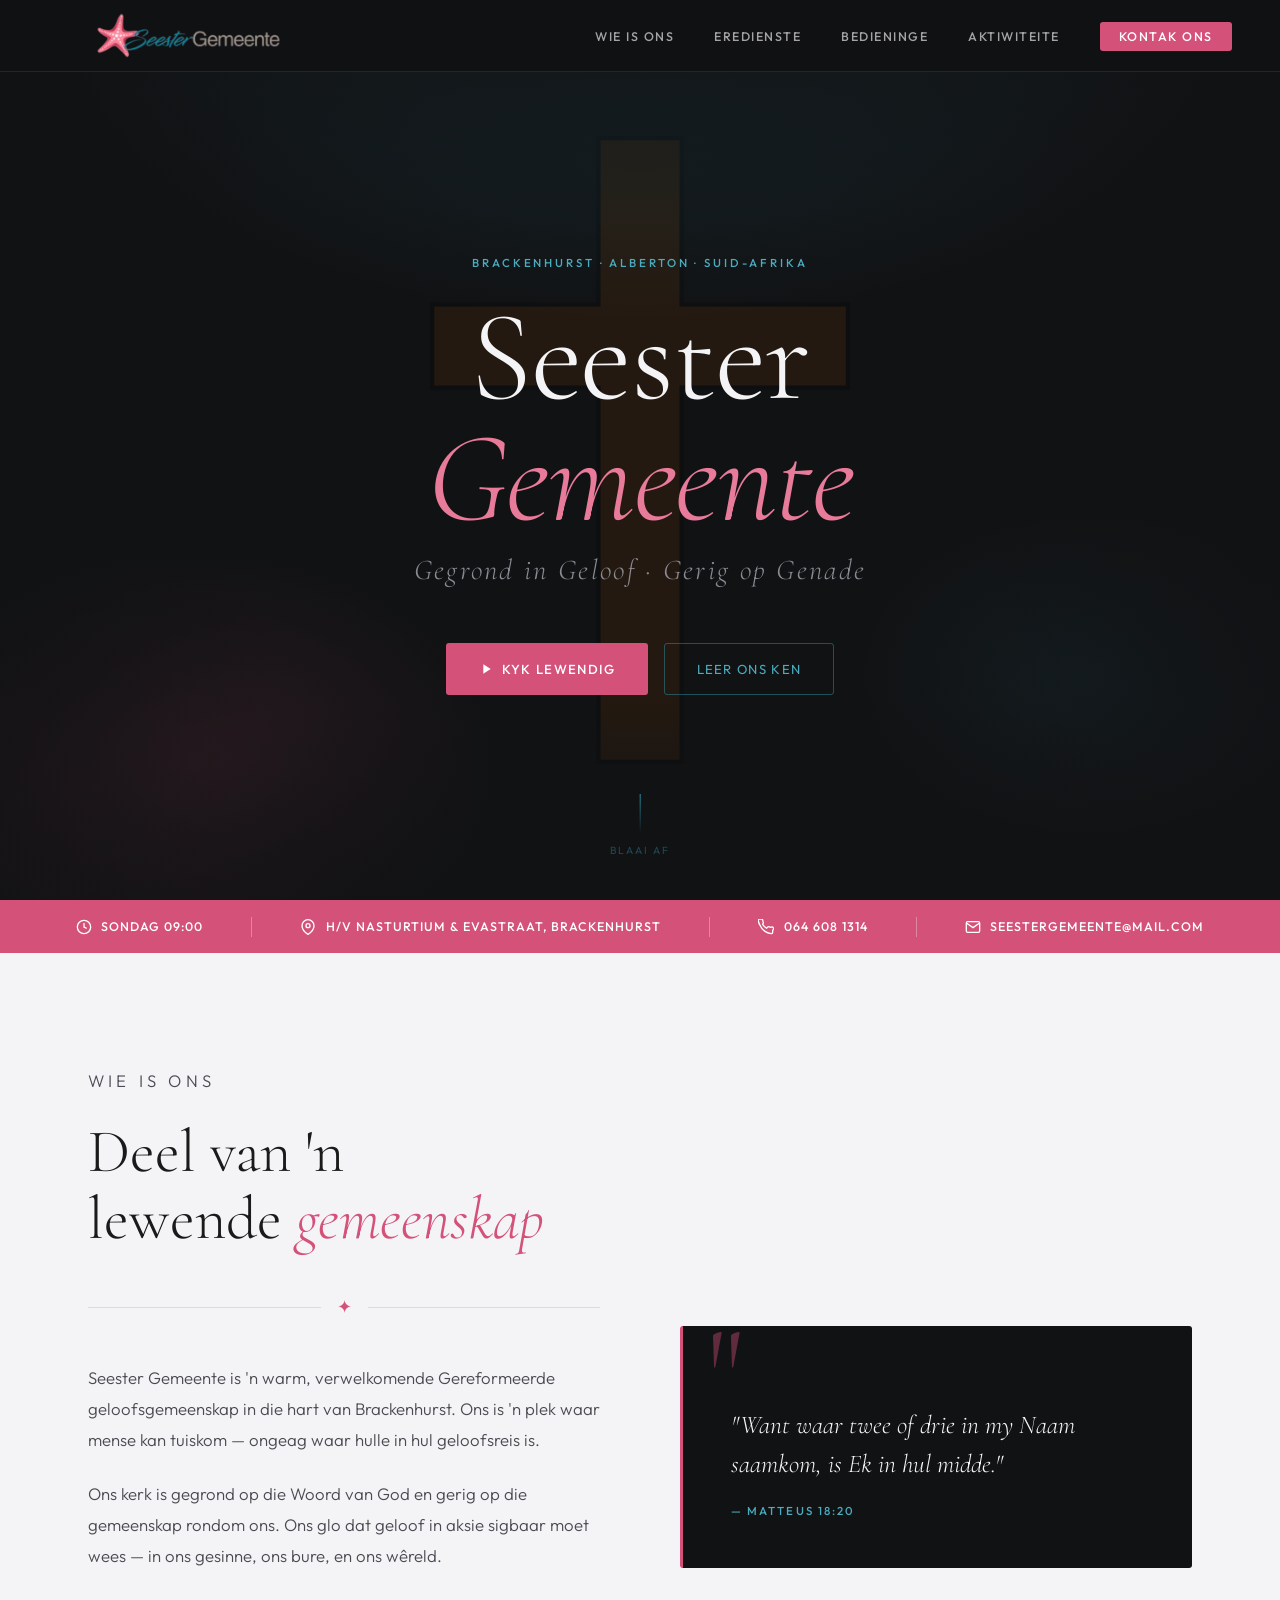
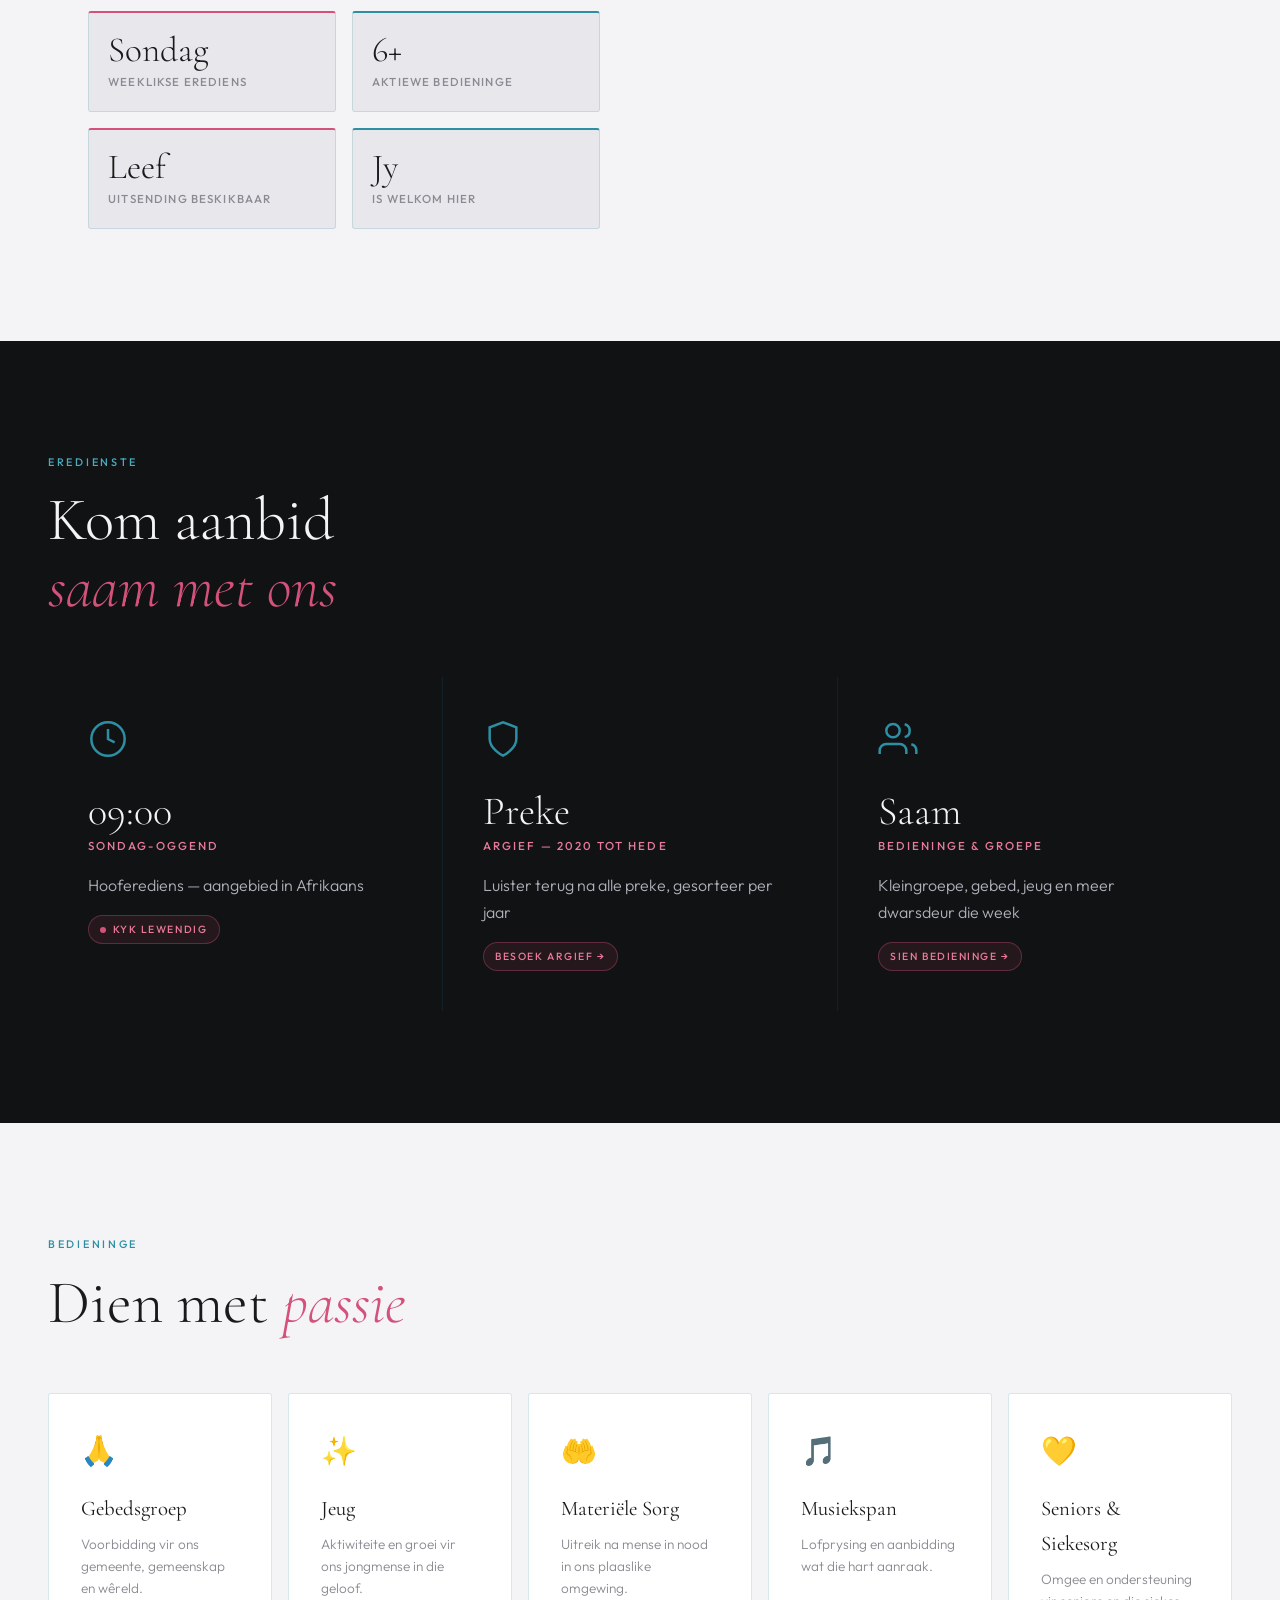
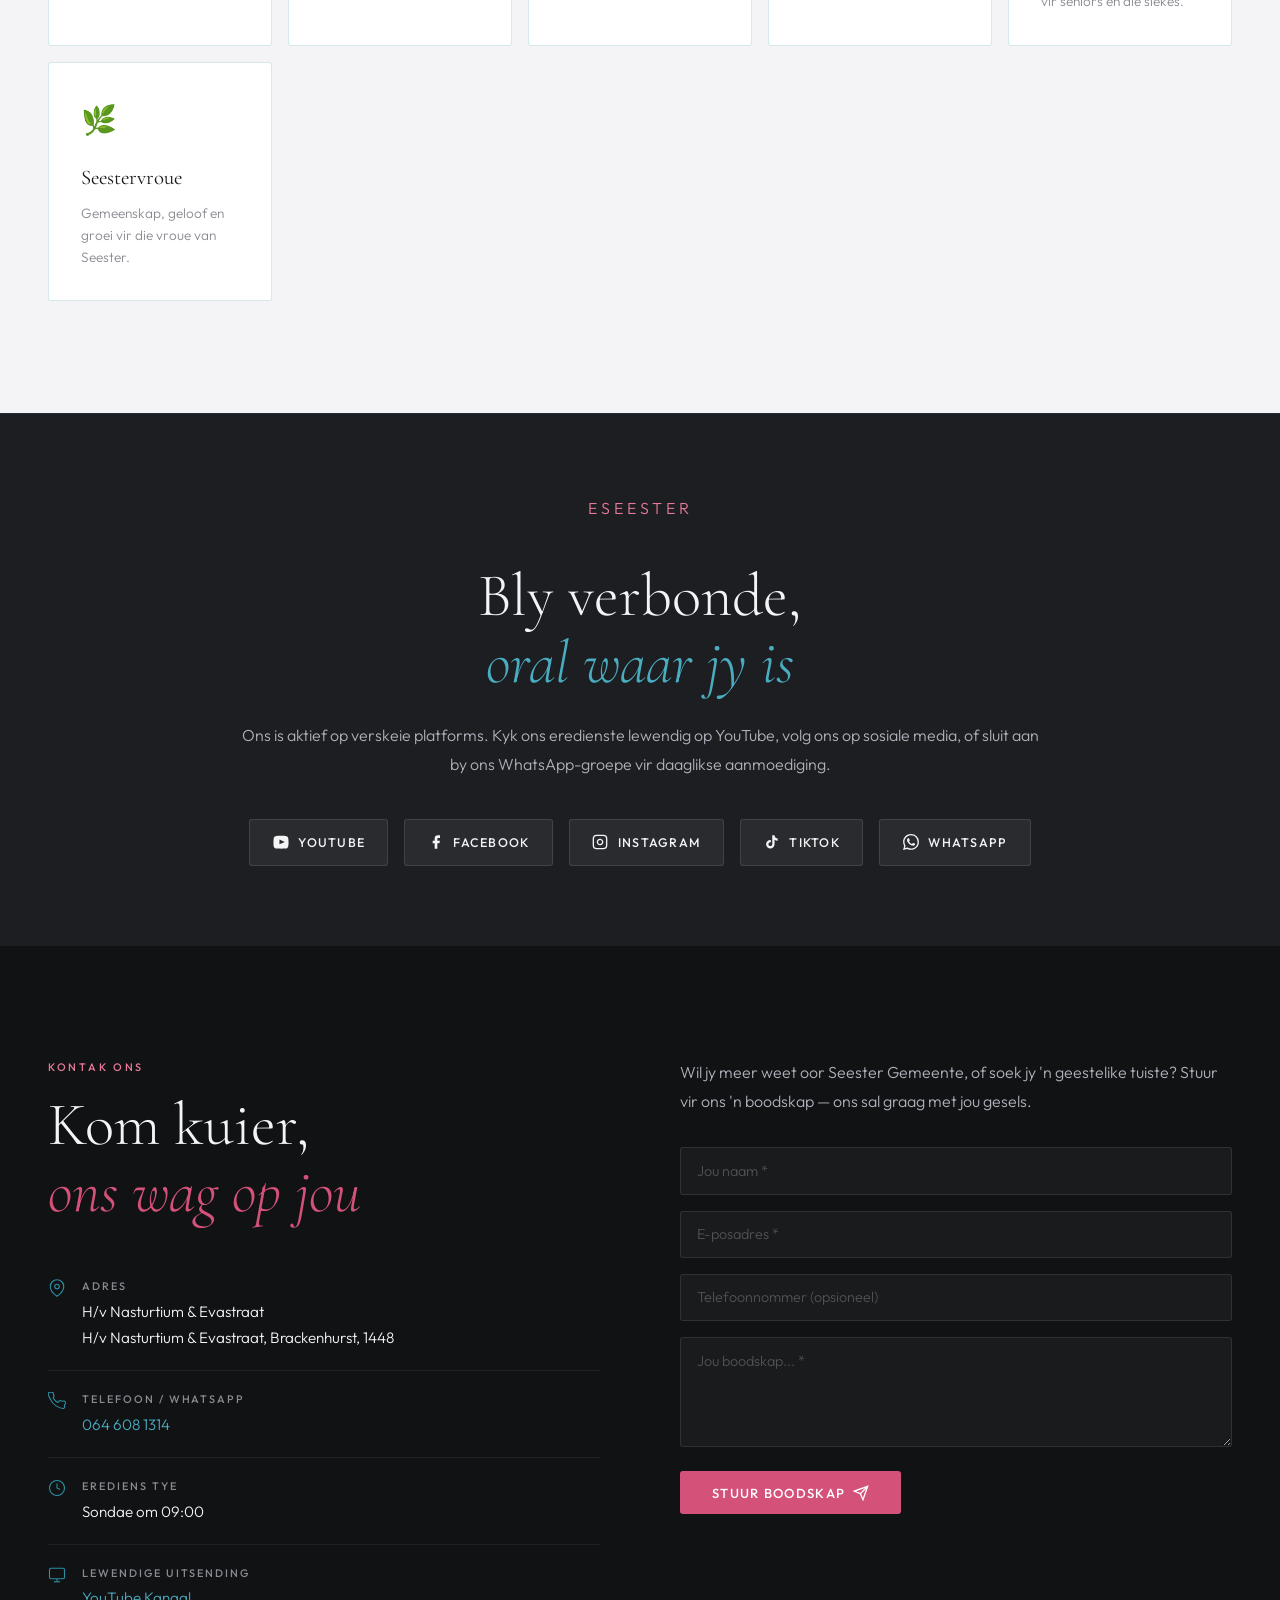
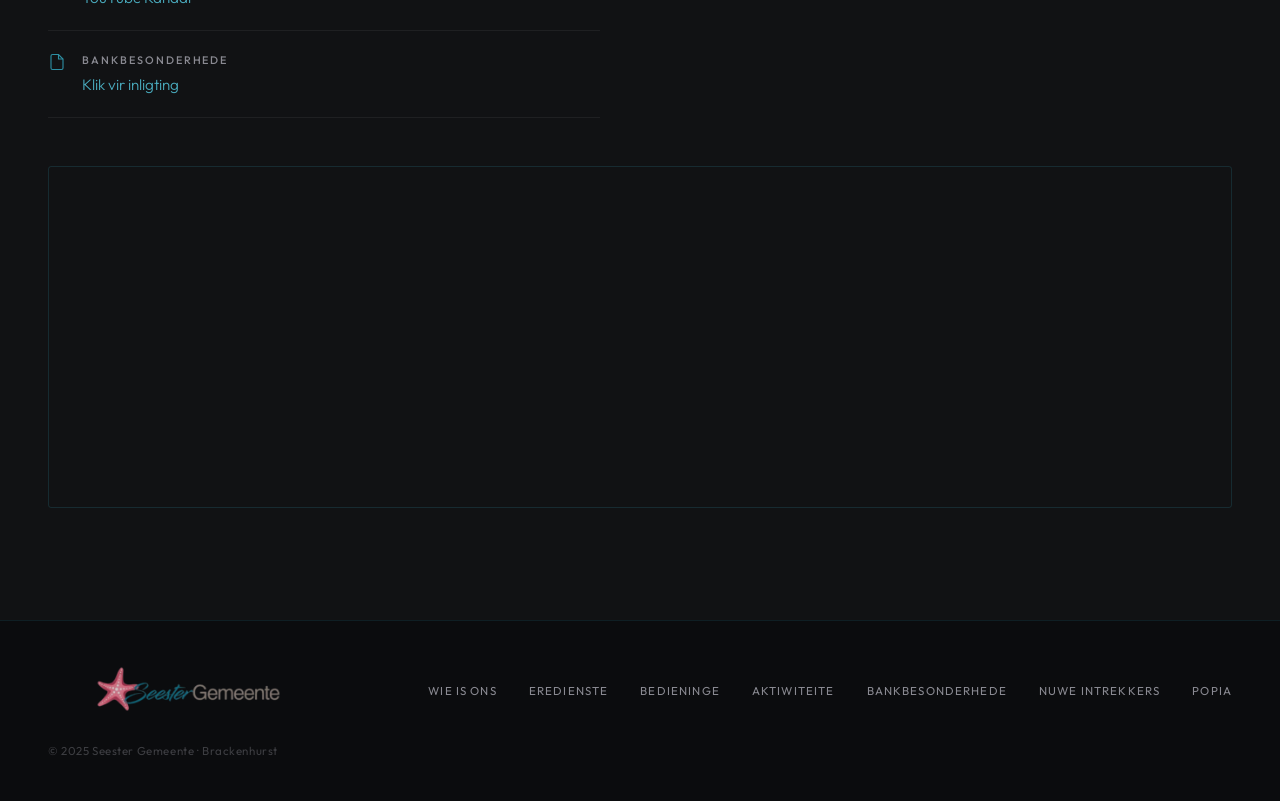
==== index.html @ ce9af4ad "fixed index.html" ====
<!DOCTYPE html>
<html lang="af">
<head>
  <meta charset="UTF-8">
  <meta name="viewport" content="width=device-width, initial-scale=1.0">
  <title>Seester Gemeente — Brackenhurst</title>
  <link rel="preconnect" href="https://fonts.googleapis.com">
  <link href="https://fonts.googleapis.com/css2?family=Cormorant+Garamond:ital,wght@0,300;0,400;0,600;1,300;1,400&family=Outfit:wght@300;400;500&display=swap" rel="stylesheet">
  <link rel="stylesheet" href="seester.css">
</head>
<body>

  <!-- NAV -->
  <nav>
    <a href="index.html" class="nav-logo">
      <img src="seester.png" alt="Seester Gemeente">
    </a>
    <ul class="nav-links">
      <li><a href="oorons.html">Wie Is Ons</a></li>
      <li><a href="eredienste.html">Eredienste</a></li>
      <li><a href="bedieninge.html">Bedieninge</a></li>
      <li><a href="aktiwiteite.html">Aktiwiteite</a></li>
      <li><a href="#kontak" class="nav-cta">Kontak Ons</a></li>
    </ul>
  </nav>

  <!-- HERO -->
  <section class="hero">

    <p class="hero-eyebrow">Brackenhurst · Alberton · Suid-Afrika</p>
    <h1 class="hero-title">Seester<br><em>Gemeente</em></h1>
    <p class="hero-sub">Gegrond in Geloof · Gerig op Genade</p>
    <div class="hero-actions">
      <a href="https://youtube.com/@nhkseestergemeente5258?si=xDhxzyFllQKO4ydV" target="_blank" class="btn-primary">
        <svg width="16" height="16" viewBox="0 0 24 24" fill="currentColor"><path d="M8 5v14l11-7z"/></svg>
        Kyk Lewendig
      </a>
      <a href="#oor-ons" class="btn-outline">Leer Ons Ken</a>
    </div>
    <div class="hero-scroll">
      <div class="scroll-line"></div>
      <span>Blaai Af</span>
    </div>
  </section>

  <!-- INFO STRIP -->
  <div class="info-strip">
    <div class="strip-item">
      <svg viewBox="0 0 24 24" fill="none" stroke="currentColor" stroke-width="2"><circle cx="12" cy="12" r="10"/><polyline points="12 6 12 12 16 14"/></svg>
      Sondag 09:00
    </div>
    <div class="strip-divider"></div>
    <div class="strip-item">
      <svg viewBox="0 0 24 24" fill="none" stroke="currentColor" stroke-width="2"><path d="M21 10c0 7-9 13-9 13s-9-6-9-13a9 9 0 0118 0z"/><circle cx="12" cy="10" r="3"/></svg>
      H/v Nasturtium &amp; Evastraat, Brackenhurst
    </div>
    <div class="strip-divider"></div>
    <div class="strip-item">
      <svg viewBox="0 0 24 24" fill="none" stroke="currentColor" stroke-width="2"><path d="M22 16.92v3a2 2 0 01-2.18 2 19.79 19.79 0 01-8.63-3.07A19.5 19.5 0 013.07 9.5 19.79 19.79 0 01.14 1 2 2 0 012.11.18h3a2 2 0 012 1.72c.127.96.361 1.903.7 2.81a2 2 0 01-.45 2.11L6.91 7.91a16 16 0 006 6l1.8-1.8a2 2 0 012.11-.45c.907.339 1.85.573 2.81.7A2 2 0 0122 16.92z"/></svg>
      064 608 1314
    </div>
    <div class="strip-divider"></div>
    <div class="strip-item">
      <svg viewBox="0 0 24 24" fill="none" stroke="currentColor" stroke-width="2"><path d="M4 4h16c1.1 0 2 .9 2 2v12c0 1.1-.9 2-2 2H4c-1.1 0-2-.9-2-2V6c0-1.1.9-2 2-2z"/><polyline points="22,6 12,13 2,6"/></svg>
      seestergemeente@mail.com
    </div>
  </div>

  <!-- ABOUT -->
  <div id="oor-ons" style="background: var(--cream);">
    <div class="about">
      <div class="about-text fade-up">
        <p class="section-label">Wie Is Ons</p>
        <h2 class="section-title">Deel van 'n<br>lewende <em>gemeenskap</em></h2>
        <div class="ornament">
          <div class="ornament-line"></div>
          <div class="ornament-star">✦</div>
          <div class="ornament-line"></div>
        </div>
        <p>Seester Gemeente is 'n warm, verwelkomende Gereformeerde geloofsgemeenskap in die hart van Brackenhurst. Ons is 'n plek waar mense kan tuiskom — ongeag waar hulle in hul geloofsreis is.</p>
        <p>Ons kerk is gegrond op die Woord van God en gerig op die gemeenskap rondom ons. Ons glo dat geloof in aksie sigbaar moet wees — in ons gesinne, ons bure, en ons wêreld.</p>
        <div class="about-stats">
          <div class="stat-card">
            <div class="stat-num">Sondag</div>
            <div class="stat-label">Weeklikse Erediens</div>
          </div>
          <div class="stat-card">
            <div class="stat-num">6+</div>
            <div class="stat-label">Aktiewe Bedieninge</div>
          </div>
          <div class="stat-card">
            <div class="stat-num">Leef</div>
            <div class="stat-label">Uitsending Beskikbaar</div>
          </div>
          <div class="stat-card">
            <div class="stat-num">Jy</div>
            <div class="stat-label">Is Welkom Hier</div>
          </div>
        </div>
      </div>
      <div class="about-visual fade-up">
        <div class="about-quote">
          <blockquote>
            "Want waar twee of drie in my Naam saamkom, is Ek in hul midde."
            <cite>— Matteus 18:20</cite>
          </blockquote>
        </div>
      </div>
    </div>
  </div>

  <!-- SERVICES -->
  <section id="eredienste" class="services-section">
    <div class="services-inner">
      <div class="services-header fade-up">
        <p class="section-label">Eredienste</p>
        <h2 class="section-title">Kom aanbid<br><em>saam met ons</em></h2>
      </div>
      <div class="services-grid fade-up">
        <div class="service-card">
          <svg class="service-icon" viewBox="0 0 24 24" fill="none" stroke="currentColor" stroke-width="1.5"><circle cx="12" cy="12" r="10"/><polyline points="12 6 12 12 16 14"/></svg>
          <div class="service-time">09:00</div>
          <div class="service-day">Sondag-oggend</div>
          <div class="service-name">Hooferediens — aangebied in Afrikaans</div>
          <a href="https://youtube.com/@nhkseestergemeente5258?si=xDhxzyFllQKO4ydV" target="_blank" class="live-badge">
            <div class="live-dot"></div> Kyk Lewendig
          </a>
        </div>
        <div class="service-card">
          <svg class="service-icon" viewBox="0 0 24 24" fill="none" stroke="currentColor" stroke-width="1.5"><path d="M12 22s8-4 8-10V5l-8-3-8 3v7c0 6 8 10 8 10z"/></svg>
          <div class="service-time">Preke</div>
          <div class="service-day">Argief — 2020 tot Hede</div>
          <div class="service-name">Luister terug na alle preke, gesorteer per jaar</div>
          <a href="eredienste.html" class="live-badge">Besoek Argief →</a>
        </div>
        <div class="service-card">
          <svg class="service-icon" viewBox="0 0 24 24" fill="none" stroke="currentColor" stroke-width="1.5"><path d="M17 21v-2a4 4 0 00-4-4H5a4 4 0 00-4 4v2"/><circle cx="9" cy="7" r="4"/><path d="M23 21v-2a4 4 0 00-3-3.87"/><path d="M16 3.13a4 4 0 010 7.75"/></svg>
          <div class="service-time">Saam</div>
          <div class="service-day">Bedieninge & Groepe</div>
          <div class="service-name">Kleingroepe, gebed, jeug en meer dwarsdeur die week</div>
          <a href="#bedieninge" class="live-badge">Sien Bedieninge →</a>
        </div>
      </div>
    </div>
  </section>

  <!-- MINISTRIES -->
  <section id="bedieninge" class="ministries-section">
    <div class="ministries-inner">
      <div class="ministries-header fade-up">
        <p class="section-label">Bedieninge</p>
        <h2 class="section-title">Dien met <em>passie</em></h2>
      </div>
      <div class="ministries-grid fade-up">
        <a href="gebedsgroep.html" class="ministry-card">
          <span class="ministry-icon">🙏</span>
          <div class="ministry-name">Gebedsgroep</div>
          <div class="ministry-desc">Voorbidding vir ons gemeente, gemeenskap en wêreld.</div>
        </a>
        <a href="jeug.html" class="ministry-card">
          <span class="ministry-icon">✨</span>
          <div class="ministry-name">Jeug</div>
          <div class="ministry-desc">Aktiwiteite en groei vir ons jongmense in die geloof.</div>
        </a>
        <a href="materielesorg.html" class="ministry-card">
          <span class="ministry-icon">🤲</span>
          <div class="ministry-name">Materiële Sorg</div>
          <div class="ministry-desc">Uitreik na mense in nood in ons plaaslike omgewing.</div>
        </a>
        <a href="musiekspan.html" class="ministry-card">
          <span class="ministry-icon">🎵</span>
          <div class="ministry-name">Musiekspan</div>
          <div class="ministry-desc">Lofprysing en aanbidding wat die hart aanraak.</div>
        </a>
        <a href="seniors.html" class="ministry-card">
          <span class="ministry-icon">💛</span>
          <div class="ministry-name">Seniors & Siekesorg</div>
          <div class="ministry-desc">Omgee en ondersteuning vir seniors en die siekes.</div>
        </a>
        <a href="seestervroue.html" class="ministry-card">
          <span class="ministry-icon">🌿</span>
          <div class="ministry-name">Seestervroue</div>
          <div class="ministry-desc">Gemeenskap, geloof en groei vir die vroue van Seester.</div>
        </a>
      </div>
    </div>
  </section>

  <!-- DIGITAL -->
  <section id="digitaal" class="digital-section">
    <div class="digital-inner fade-up">
      <p class="section-label">eSEESTER</p>
      <h2 class="section-title">Bly verbonde,<br><em>oral waar jy is</em></h2>
      <p>Ons is aktief op verskeie platforms. Kyk ons eredienste lewendig op YouTube, volg ons op sosiale media, of sluit aan by ons WhatsApp-groepe vir daaglikse aanmoediging.</p>
      <div class="social-links">
        <a href="https://youtube.com/@nhkseestergemeente5258?si=xDhxzyFllQKO4ydV" target="_blank" class="social-btn">
          <svg viewBox="0 0 24 24" fill="currentColor"><path d="M23 7s-.3-2-1.2-2.8c-1.1-1.2-2.4-1.2-3-1.3C16.4 2.8 12 2.8 12 2.8s-4.4 0-6.8.1c-.6.1-1.9.1-3 1.3C1.3 5 1 7 1 7S.7 9.2.7 11.4v2.1c0 2.2.3 4.4.3 4.4s.3 2 1.2 2.8c1.1 1.2 2.6 1.1 3.3 1.2C7.5 22 12 22 12 22s4.4 0 6.8-.2c.6-.1 1.9-.1 3-1.3.9-.8 1.2-2.8 1.2-2.8s.3-2.2.3-4.4v-2.1C23.3 9.2 23 7 23 7zM9.7 15.5V8.4l8.1 3.6-8.1 3.5z"/></svg>
          YouTube
        </a>
        <a href="https://www.facebook.com/Seester-Gemeente-142509155817131/" target="_blank" class="social-btn">
          <svg viewBox="0 0 24 24" fill="currentColor"><path d="M18 2h-3a5 5 0 00-5 5v3H7v4h3v8h4v-8h3l1-4h-4V7a1 1 0 011-1h3z"/></svg>
          Facebook
        </a>
        <a href="https://www.instagram.com/nhkseestergemeente?igsh=NDc2eWdsbGVjdDly" target="_blank" class="social-btn">
          <svg viewBox="0 0 24 24" fill="none" stroke="currentColor" stroke-width="2"><rect x="2" y="2" width="20" height="20" rx="5"/><path d="M16 11.37A4 4 0 1112.63 8 4 4 0 0116 11.37z"/><line x1="17.5" y1="6.5" x2="17.51" y2="6.5"/></svg>
          Instagram
        </a>
        <a href="https://www.tiktok.com/@seestergemeente?_r=1&_t=ZS-964mtjl4apx" target="_blank" class="social-btn">
          <svg viewBox="0 0 24 24" fill="currentColor"><path d="M19.59 6.69a4.83 4.83 0 01-3.77-4.25V2h-3.45v13.67a2.89 2.89 0 01-2.88 2.5 2.89 2.89 0 01-2.89-2.89 2.89 2.89 0 012.89-2.89c.28 0 .54.04.79.1V9.01a6.33 6.33 0 00-.79-.05 6.34 6.34 0 00-6.34 6.34 6.34 6.34 0 006.34 6.34 6.34 6.34 0 006.33-6.34V8.69a8.18 8.18 0 004.78 1.52V6.75a4.85 4.85 0 01-1.01-.06z"/></svg>
          TikTok
        </a>
        <a href="https://wa.me/27646081314" target="_blank" class="social-btn">
          <svg viewBox="0 0 24 24" fill="currentColor"><path d="M17.472 14.382c-.297-.149-1.758-.867-2.03-.967-.273-.099-.471-.148-.67.15-.197.297-.767.966-.94 1.164-.173.199-.347.223-.644.075-.297-.15-1.255-.463-2.39-1.475-.883-.788-1.48-1.761-1.653-2.059-.173-.297-.018-.458.13-.606.134-.133.298-.347.446-.52.149-.174.198-.298.298-.497.099-.198.05-.371-.025-.52-.075-.149-.669-1.612-.916-2.207-.242-.579-.487-.5-.669-.51-.173-.008-.371-.01-.57-.01-.198 0-.52.074-.792.372-.272.297-1.04 1.016-1.04 2.479 0 1.462 1.065 2.875 1.213 3.074.149.198 2.096 3.2 5.077 4.487.709.306 1.262.489 1.694.625.712.227 1.36.195 1.871.118.571-.085 1.758-.719 2.006-1.413.248-.694.248-1.289.173-1.413-.074-.124-.272-.198-.57-.347m-5.421 7.403h-.004a9.87 9.87 0 01-5.031-1.378l-.361-.214-3.741.982.998-3.648-.235-.374a9.86 9.86 0 01-1.51-5.26c.001-5.45 4.436-9.884 9.888-9.884 2.64 0 5.122 1.03 6.988 2.898a9.825 9.825 0 012.893 6.994c-.003 5.45-4.437 9.884-9.885 9.884m8.413-18.297A11.815 11.815 0 0012.05 0C5.495 0 .16 5.335.157 11.892c0 2.096.547 4.142 1.588 5.945L.057 24l6.305-1.654a11.882 11.882 0 005.683 1.448h.005c6.554 0 11.89-5.335 11.893-11.893a11.821 11.821 0 00-3.48-8.413Z"/></svg>
          WhatsApp
        </a>
      </div>
    </div>
  </section>

  <!-- CONTACT -->
  <section id="kontak" class="contact-section">
    <div class="contact-inner">
      <div class="fade-up">
        <p class="section-label">Kontak Ons</p>
        <h2 class="section-title">Kom kuier,<br><em>ons wag op jou</em></h2>
        <div class="contact-details">
          <div class="contact-row">
            <svg viewBox="0 0 24 24" fill="none" stroke="currentColor" stroke-width="1.5"><path d="M21 10c0 7-9 13-9 13s-9-6-9-13a9 9 0 0118 0z"/><circle cx="12" cy="10" r="3"/></svg>
            <div>
              <div class="contact-info-label">Adres</div>
              <div class="contact-info-val">H/v Nasturtium &amp; Evastraat<br>H/v Nasturtium &amp; Evastraat, Brackenhurst, 1448</div>
            </div>
          </div>
          <div class="contact-row">
            <svg viewBox="0 0 24 24" fill="none" stroke="currentColor" stroke-width="1.5"><path d="M22 16.92v3a2 2 0 01-2.18 2 19.79 19.79 0 01-8.63-3.07A19.5 19.5 0 013.07 9.5 19.79 19.79 0 01.14 1 2 2 0 012.11.18h3a2 2 0 012 1.72c.127.96.361 1.903.7 2.81a2 2 0 01-.45 2.11L6.91 7.91a16 16 0 006 6l1.8-1.8a2 2 0 012.11-.45c.907.339 1.85.573 2.81.7A2 2 0 0122 16.92z"/></svg>
            <div>
              <div class="contact-info-label">Telefoon / WhatsApp</div>
              <div class="contact-info-val"><a href="https://wa.me/27646081314">064 608 1314</a></div>
            </div>
          </div>
          <div class="contact-row">
            <svg viewBox="0 0 24 24" fill="none" stroke="currentColor" stroke-width="1.5"><circle cx="12" cy="12" r="10"/><polyline points="12 6 12 12 16 14"/></svg>
            <div>
              <div class="contact-info-label">Erediens Tye</div>
              <div class="contact-info-val">Sondae om 09:00</div>
            </div>
          </div>
          <div class="contact-row">
            <svg viewBox="0 0 24 24" fill="none" stroke="currentColor" stroke-width="1.5"><rect x="2" y="3" width="20" height="14" rx="2"/><line x1="8" y1="21" x2="16" y2="21"/><line x1="12" y1="17" x2="12" y2="21"/></svg>
            <div>
              <div class="contact-info-label">Lewendige Uitsending</div>
              <div class="contact-info-val"><a href="https://youtube.com/@nhkseestergemeente5258?si=xDhxzyFllQKO4ydV" target="_blank">YouTube Kanaal</a></div>
            </div>
          </div>
          <div class="contact-row">
            <svg viewBox="0 0 24 24" fill="none" stroke="currentColor" stroke-width="1.5"><path d="M14 2H6a2 2 0 00-2 2v16a2 2 0 002 2h12a2 2 0 002-2V8z"/><polyline points="14 2 14 8 20 8"/></svg>
            <div>
              <div class="contact-info-label">Bankbesonderhede</div>
              <div class="contact-info-val"><a href="bankbesonderhede.html">Klik vir inligting</a></div>
            </div>
          </div>
        </div>
      </div>
      <div class="contact-form-area fade-up">
        <p>Wil jy meer weet oor Seester Gemeente, of soek jy 'n geestelike tuiste? Stuur vir ons 'n boodskap — ons sal graag met jou gesels.</p>
        <form id="contact-form" action="https://formspree.io/f/xvzlkqej" method="POST">
          <div class="form-field">
            <input type="text" id="name" name="name" placeholder="Jou naam *">
          </div>
          <div class="form-field">
            <input type="email" id="email" name="email" placeholder="E-posadres *">
          </div>
          <div class="form-field">
            <input type="tel" id="phone" name="phone" placeholder="Telefoonnommer (opsioneel)">
          </div>
          <div class="form-field">
            <textarea id="message" name="message" placeholder="Jou boodskap... *"></textarea>
          </div>
          <button type="submit" class="form-submit">
            Stuur Boodskap
            <svg width="16" height="16" viewBox="0 0 24 24" fill="none" stroke="currentColor" stroke-width="2"><line x1="22" y1="2" x2="11" y2="13"/><polygon points="22 2 15 22 11 13 2 9 22 2"/></svg>
          </button>
        </form>
      </div>
    </div>

    <!-- GOOGLE MAPS EMBED -->
    <div class="map-embed" style="border-radius:3px;overflow:hidden;border:1px solid rgba(45,143,163,0.2);max-width:1200px;margin:3rem auto 0;">
      <iframe
        src="https://maps.google.com/maps?q=-26.3306682,28.0980933&z=16&output=embed"
        width="100%" height="340" style="border:0;display:block;"
        allowfullscreen="" loading="lazy"
        referrerpolicy="no-referrer-when-downgrade"
        title="Seester Gemeente Kaart">
      </iframe>
    </div>
  </section>

  <!-- FOOTER -->
  <footer>
    <div class="footer-logo"><img src="seester.png" alt="Seester Gemeente"></div>
    <ul class="footer-links">
      <li><a href="oorons.html">Wie Is Ons</a></li>
      <li><a href="eredienste.html">Eredienste</a></li>
      <li><a href="bedieninge.html">Bedieninge</a></li>
      <li><a href="aktiwiteite.html">Aktiwiteite</a></li>
      <li><a href="bankbesonderhede.html">Bankbesonderhede</a></li>
      <li><a href="nuweintrekkers.html">Nuwe Intrekkers</a></li>
      <li><a href="popia.html">POPIA</a></li>
    </ul>
    <div class="footer-copy">© 2025 Seester Gemeente · Brackenhurst</div>
  </footer>

  <script src="seester.js"></script>
</body>
</html>
---- seester.css ----
*, *::before, *::after { box-sizing: border-box; margin: 0; padding: 0; }

:root {
  --ink: #1a1a1a;
  --dark: #111214;
  --dark-mid: #1c1e22;
  --dark-card: #222428;
  --cream: #f4f4f6;
  --cream-mid: #e8e8ec;
  --pink: #d4527a;
  --pink-light: #e87a9a;
  --pink-pale: #fce8ef;
  --teal: #2d8fa3;
  --teal-light: #4aacbf;
  --teal-pale: #e0f4f8;
  --gray: #8a8a92;
  --gray-light: #b0b0ba;
  --gray-dark: #4a4a52;
  --body-font: 'Outfit', sans-serif;
  --display-font: 'Cormorant Garamond', Georgia, serif;
}

html { scroll-behavior: smooth; }

body {
  font-family: var(--body-font);
  background: var(--cream);
  color: var(--ink);
  font-size: 16px;
  line-height: 1.7;
  overflow-x: hidden;
}

/* ── NAV ── */
nav {
  position: fixed; top: 0; left: 0; right: 0; z-index: 100;
  display: flex; align-items: center; justify-content: space-between;
  padding: 0 3rem;
  height: 72px;
  background: rgba(17, 18, 20, 0.97);
  backdrop-filter: blur(10px);
  border-bottom: 1px solid rgba(45, 143, 163, 0.2);
}

.nav-logo {
  display: flex; align-items: center; gap: 0.6rem;
  text-decoration: none;
  height: 100%;
  overflow: hidden;
}
.nav-logo img {
  height: 140px; width: auto;
  filter: brightness(1.05);
  object-fit: contain;
}

.nav-links {
  display: flex; gap: 2.5rem; list-style: none;
}
.nav-links a {
  font-size: 0.78rem;
  font-weight: 500;
  letter-spacing: 0.12em;
  text-transform: uppercase;
  color: rgba(244, 244, 246, 0.65);
  text-decoration: none;
  transition: color 0.2s;
}
.nav-links a:hover { color: var(--teal-light); }

.nav-cta {
  background: var(--pink) !important;
  color: #fff !important;
  padding: 0.45rem 1.2rem;
  border-radius: 3px;
  font-weight: 500 !important;
  opacity: 1 !important;
  transition: background 0.2s !important;
}
.nav-cta:hover { background: var(--pink-light) !important; color: #fff !important; }

/* ── HAMBURGER (hidden by default, shown on mobile) ── */
.nav-hamburger { display: none; }
.nav-mobile-menu { display: none; }

/* ── HERO ── */
.hero {
  min-height: 100vh;
  background: var(--dark);
  display: flex; flex-direction: column;
  justify-content: center; align-items: center;
  text-align: center;
  padding: 8rem 2rem 5rem;
  position: relative;
  overflow: hidden;
}

.hero::before {
  content: '';
  position: absolute; inset: 0;
  background-image: url('cross.png');
  background-size: 420px auto;
  background-position: center center;
  background-repeat: no-repeat;
  opacity: 0.18;
}

.hero::after {
  content: '';
  position: absolute; inset: 0;
  background:
    radial-gradient(ellipse 100% 40% at 50% 0%, var(--dark) 0%, transparent 60%),
    radial-gradient(ellipse 100% 40% at 50% 100%, var(--dark) 0%, transparent 60%),
    radial-gradient(ellipse 40% 100% at 0% 50%, var(--dark) 0%, transparent 60%),
    radial-gradient(ellipse 40% 100% at 100% 50%, var(--dark) 0%, transparent 60%),
    radial-gradient(ellipse 70% 55% at 50% 0%, rgba(45, 143, 163, 0.18) 0%, transparent 65%),
    radial-gradient(ellipse 40% 40% at 15% 85%, rgba(212, 82, 122, 0.12) 0%, transparent 60%),
    radial-gradient(ellipse 30% 30% at 85% 75%, rgba(45, 143, 163, 0.08) 0%, transparent 60%);
}

.hero > * { position: relative; z-index: 1; }

.hero-eyebrow {
  font-family: var(--body-font);
  font-size: 0.72rem;
  font-weight: 500;
  letter-spacing: 0.25em;
  text-transform: uppercase;
  color: var(--teal-light);
  margin-bottom: 1.5rem;
  position: relative;
}

.hero-title {
  font-family: var(--display-font);
  font-size: clamp(4rem, 10vw, 8rem);
  font-weight: 300;
  line-height: 0.95;
  color: var(--cream);
  letter-spacing: -0.01em;
  position: relative;
  margin-bottom: 0.4rem;
}
.hero-title em { font-style: italic; color: var(--pink-light); }

.hero-sub {
  font-family: var(--display-font);
  font-size: clamp(1.1rem, 3vw, 1.8rem);
  font-weight: 300;
  font-style: italic;
  color: var(--gray);
  letter-spacing: 0.08em;
  margin-bottom: 3rem;
  position: relative;
}

.hero-actions {
  display: flex; gap: 1rem; flex-wrap: wrap;
  justify-content: center; position: relative;
}

.btn-primary {
  display: inline-flex; align-items: center; gap: 0.5rem;
  background: var(--pink);
  color: #fff;
  font-family: var(--body-font);
  font-size: 0.82rem;
  font-weight: 500;
  letter-spacing: 0.1em;
  text-transform: uppercase;
  padding: 0.85rem 2rem;
  border-radius: 3px;
  text-decoration: none;
  transition: background 0.2s, transform 0.2s;
}
.btn-primary:hover { background: var(--pink-light); transform: translateY(-2px); }

.btn-outline {
  display: inline-flex; align-items: center; gap: 0.5rem;
  border: 1px solid rgba(45, 143, 163, 0.5);
  color: var(--teal-light);
  font-family: var(--body-font);
  font-size: 0.82rem;
  font-weight: 400;
  letter-spacing: 0.1em;
  text-transform: uppercase;
  padding: 0.85rem 2rem;
  border-radius: 3px;
  text-decoration: none;
  transition: border-color 0.2s, background 0.2s, color 0.2s;
}
.btn-outline:hover { border-color: var(--teal-light); background: rgba(45, 143, 163, 0.1); color: #fff; }

.hero-scroll {
  position: absolute; bottom: 2.5rem; left: 50%; transform: translateX(-50%);
  display: flex; flex-direction: column; align-items: center; gap: 0.5rem;
}
.hero-scroll span {
  font-size: 0.65rem; letter-spacing: 0.2em; text-transform: uppercase;
  color: rgba(45, 143, 163, 0.45);
}
.scroll-line {
  width: 1px; height: 40px;
  background: linear-gradient(to bottom, var(--teal), transparent);
  animation: scrollpulse 2s ease-in-out infinite;
}
@keyframes scrollpulse { 0%, 100% { opacity: 0.3; } 50% { opacity: 1; } }

/* ── INFO STRIP ── */
.info-strip {
  background: var(--pink);
  padding: 1rem 3rem;
  display: flex; align-items: center;
  justify-content: center; gap: 3rem;
  flex-wrap: wrap;
}
.strip-item {
  display: flex; align-items: center; gap: 0.6rem;
  font-size: 0.78rem;
  font-weight: 500;
  letter-spacing: 0.08em;
  text-transform: uppercase;
  color: #fff;
}
.strip-item svg { width: 16px; height: 16px; flex-shrink: 0; }
.strip-divider { width: 1px; height: 20px; background: rgba(255,255,255,0.3); }

/* ── SECTIONS ── */
section { padding: 6rem 3rem; }

.section-label {
  font-size: 0.68rem;
  font-weight: 500;
  letter-spacing: 0.25em;
  text-transform: uppercase;
  color: var(--teal);
  margin-bottom: 1rem;
}

.section-title {
  font-family: var(--display-font);
  font-size: clamp(2.2rem, 5vw, 3.8rem);
  font-weight: 300;
  line-height: 1.1;
  color: var(--ink);
  margin-bottom: 1.5rem;
}
.section-title em { font-style: italic; color: var(--pink); }

/* ── ABOUT ── */
.about {
  background: var(--cream);
  display: grid;
  grid-template-columns: 1fr 1fr;
  gap: 5rem;
  align-items: center;
  max-width: 1200px;
  margin: 0 auto;
  padding: 7rem 3rem;
}

.about-text p {
  font-size: 1.05rem;
  font-weight: 300;
  color: var(--gray-dark);
  line-height: 1.85;
  margin-bottom: 1.4rem;
}

.about-quote {
  background: var(--dark);
  padding: 3rem;
  border-radius: 3px;
  position: relative;
  border-left: 3px solid var(--pink);
}
.about-quote::before {
  content: '"';
  font-family: var(--display-font);
  font-size: 8rem;
  font-weight: 300;
  color: var(--pink);
  position: absolute;
  top: -1rem; left: 1.5rem;
  line-height: 1;
  opacity: 0.4;
}
.about-quote blockquote {
  font-family: var(--display-font);
  font-size: 1.6rem;
  font-weight: 300;
  font-style: italic;
  color: var(--cream);
  line-height: 1.5;
  padding-top: 2rem;
}
.about-quote cite {
  display: block;
  margin-top: 1.2rem;
  font-family: var(--body-font);
  font-size: 0.72rem;
  font-weight: 500;
  letter-spacing: 0.18em;
  text-transform: uppercase;
  color: var(--teal-light);
  font-style: normal;
}

.about-stats {
  display: grid; grid-template-columns: 1fr 1fr;
  gap: 1rem; margin-top: 2.5rem;
}
.stat-card {
  background: var(--cream-mid);
  border: 1px solid rgba(45, 143, 163, 0.18);
  padding: 1.2rem;
  border-radius: 3px;
}
.stat-card:nth-child(odd) { border-top: 2px solid var(--pink); }
.stat-card:nth-child(even) { border-top: 2px solid var(--teal); }

.stat-num {
  font-family: var(--display-font);
  font-size: 2.2rem;
  font-weight: 300;
  color: var(--ink);
  line-height: 1;
}
.stat-label {
  font-size: 0.72rem;
  font-weight: 500;
  letter-spacing: 0.1em;
  text-transform: uppercase;
  color: var(--gray);
  margin-top: 0.3rem;
}

/* ── SERVICES ── */
.services-section { background: var(--dark); padding: 7rem 3rem; }
.services-inner { max-width: 1200px; margin: 0 auto; }
.services-header { margin-bottom: 3.5rem; }
.services-header .section-title { color: var(--cream); }
.services-header .section-label { color: var(--teal-light); }

.services-grid {
  display: grid;
  grid-template-columns: repeat(auto-fit, minmax(280px, 1fr));
  gap: 1px;
  background: rgba(45, 143, 163, 0.12);
}

.service-card {
  background: var(--dark);
  padding: 2.5rem;
  transition: background 0.2s;
  border-top: 2px solid transparent;
}
.service-card:hover { background: var(--dark-card); border-top-color: var(--pink); }

.service-icon {
  width: 40px; height: 40px;
  margin-bottom: 1.5rem;
  color: var(--teal);
}

.service-time {
  font-family: var(--display-font);
  font-size: 2.5rem;
  font-weight: 300;
  color: var(--cream);
  line-height: 1;
  margin-bottom: 0.3rem;
}
.service-day {
  font-size: 0.72rem;
  font-weight: 500;
  letter-spacing: 0.18em;
  text-transform: uppercase;
  color: var(--pink-light);
  margin-bottom: 1rem;
}
.service-name { font-size: 1rem; color: var(--gray-light); font-weight: 300; }

.live-badge {
  display: inline-flex; align-items: center; gap: 0.4rem;
  background: rgba(212, 82, 122, 0.1);
  border: 1px solid rgba(212, 82, 122, 0.35);
  color: var(--pink-light);
  font-size: 0.65rem;
  font-weight: 500;
  letter-spacing: 0.15em;
  text-transform: uppercase;
  padding: 0.3rem 0.7rem;
  border-radius: 20px;
  margin-top: 1rem;
  text-decoration: none;
  transition: background 0.2s;
}
.live-badge:hover { background: rgba(212, 82, 122, 0.2); }
.live-dot {
  width: 6px; height: 6px;
  border-radius: 50%;
  background: var(--pink);
  animation: blink 1.4s ease-in-out infinite;
}
@keyframes blink { 0%, 100% { opacity: 1; } 50% { opacity: 0.2; } }

/* ── MINISTRIES ── */
.ministries-section { padding: 7rem 3rem; background: var(--cream); }
.ministries-inner { max-width: 1200px; margin: 0 auto; }
.ministries-header { margin-bottom: 3.5rem; }

.ministries-grid {
  display: grid;
  grid-template-columns: repeat(auto-fit, minmax(220px, 1fr));
  gap: 1rem;
}

.ministry-card {
  border: 1px solid rgba(45, 143, 163, 0.2);
  padding: 2rem;
  border-radius: 3px;
  transition: border-color 0.2s, transform 0.2s, box-shadow 0.2s;
  text-decoration: none;
  color: inherit;
  display: block;
  background: #fff;
}
.ministry-card:hover {
  border-color: var(--pink);
  transform: translateY(-4px);
  box-shadow: 0 8px 30px rgba(212, 82, 122, 0.1);
}

.ministry-icon { font-size: 1.8rem; margin-bottom: 1rem; display: block; }
.ministry-name {
  font-family: var(--display-font);
  font-size: 1.3rem;
  font-weight: 400;
  color: var(--ink);
  margin-bottom: 0.5rem;
}
.ministry-desc { font-size: 0.85rem; font-weight: 300; color: var(--gray); line-height: 1.6; }

/* ── DIGITAL ── */
.digital-section {
  background: var(--dark-mid);
  padding: 5rem 3rem;
  text-align: center;
  border-top: 1px solid rgba(45, 143, 163, 0.15);
}
.digital-inner { max-width: 800px; margin: 0 auto; }
.digital-section .section-title { color: var(--cream); }
.digital-section .section-title em { color: var(--teal-light); }
.digital-section .section-label { color: var(--pink-light); }
.digital-section p {
  font-size: 1rem;
  font-weight: 300;
  color: var(--gray-light);
  margin-bottom: 2.5rem;
  line-height: 1.8;
}

.social-links { display: flex; gap: 1rem; justify-content: center; flex-wrap: wrap; }
.social-btn {
  display: inline-flex; align-items: center; gap: 0.6rem;
  background: rgba(244, 244, 246, 0.06);
  border: 1px solid rgba(244, 244, 246, 0.12);
  color: var(--cream);
  font-size: 0.78rem;
  font-weight: 500;
  letter-spacing: 0.1em;
  text-transform: uppercase;
  padding: 0.75rem 1.4rem;
  border-radius: 3px;
  text-decoration: none;
  transition: background 0.2s, border-color 0.2s;
}
.social-btn:hover { background: rgba(45, 143, 163, 0.15); border-color: var(--teal); color: var(--teal-light); }
.social-btn svg { width: 16px; height: 16px; }

/* ── CONTACT ── */
.contact-section { background: var(--dark); padding: 7rem 3rem; }
.contact-inner {
  max-width: 1200px; margin: 0 auto;
  display: grid; grid-template-columns: 1fr 1fr;
  gap: 5rem; align-items: start;
}
.contact-section .section-title { color: var(--cream); }
.contact-section .section-label { color: var(--pink-light); }

.contact-details { margin-top: 2rem; }
.contact-row {
  display: flex; gap: 1rem;
  padding: 1.2rem 0;
  border-bottom: 1px solid rgba(244, 244, 246, 0.06);
  align-items: flex-start;
}
.contact-row svg { width: 18px; height: 18px; color: var(--teal); margin-top: 2px; flex-shrink: 0; }
.contact-info-label {
  font-size: 0.68rem; font-weight: 500;
  letter-spacing: 0.18em; text-transform: uppercase;
  color: var(--gray); margin-bottom: 0.2rem;
}
.contact-info-val { font-size: 0.95rem; color: var(--cream); font-weight: 300; }
.contact-info-val a { color: var(--teal-light); text-decoration: none; }
.contact-info-val a:hover { color: var(--pink-light); }

.contact-form-area p {
  font-size: 1rem; font-weight: 300;
  color: var(--gray-light);
  line-height: 1.8; margin-bottom: 2rem;
}
.form-field { margin-bottom: 1rem; }
.form-field input,
.form-field textarea {
  width: 100%;
  background: rgba(244, 244, 246, 0.04);
  border: 1px solid rgba(244, 244, 246, 0.1);
  border-radius: 3px;
  padding: 0.85rem 1rem;
  font-family: var(--body-font);
  font-size: 0.9rem;
  font-weight: 300;
  color: var(--cream);
  transition: border-color 0.2s;
  outline: none;
}
.form-field input::placeholder,
.form-field textarea::placeholder { color: rgba(244, 244, 246, 0.25); }
.form-field input:focus,
.form-field textarea:focus { border-color: var(--teal); }
.form-field textarea { resize: vertical; min-height: 110px; }

.form-submit {
  display: inline-flex; align-items: center; gap: 0.5rem;
  background: var(--pink);
  color: #fff;
  font-family: var(--body-font);
  font-size: 0.82rem;
  font-weight: 500;
  letter-spacing: 0.1em;
  text-transform: uppercase;
  padding: 0.85rem 2rem;
  border-radius: 3px;
  border: none; cursor: pointer;
  transition: background 0.2s;
}
.form-submit:hover { background: var(--pink-light); }

/* ── FOOTER ── */
footer {
  background: #0b0c0e;
  padding: 2.5rem 3rem;
  display: flex; align-items: center;
  justify-content: space-between; flex-wrap: wrap;
  gap: 1.5rem;
  border-top: 1px solid rgba(45, 143, 163, 0.15);
}
.footer-logo {
  display: flex; align-items: center; gap: 0.6rem;
  height: 56px;
  overflow: hidden;
}
.footer-logo img {
  height: 140px; width: auto;
  opacity: 0.85;
  object-fit: contain;
}
.footer-links { display: flex; gap: 2rem; flex-wrap: wrap; list-style: none; }
.footer-links a {
  font-size: 0.72rem; font-weight: 400;
  letter-spacing: 0.1em; text-transform: uppercase;
  color: var(--gray); text-decoration: none; transition: color 0.2s;
}
.footer-links a:hover { color: var(--teal-light); }
.footer-copy { font-size: 0.72rem; color: rgba(138, 138, 146, 0.4); letter-spacing: 0.05em; }

/* ── ORNAMENT ── */
.ornament { display: flex; align-items: center; gap: 1rem; margin: 2.5rem 0; }
.ornament-line { flex: 1; height: 1px; background: rgba(45, 143, 163, 0.2); }
.ornament-star { color: var(--pink); font-size: 1.1rem; }

/* ── FADE IN ── */
.fade-up {
  opacity: 0; transform: translateY(24px);
  transition: opacity 0.7s ease, transform 0.7s ease;
}
.fade-up.visible { opacity: 1; transform: translateY(0); }

/* ── RESPONSIVE ── */
/* ── TABLET ── */
@media (max-width: 900px) {
  .about { grid-template-columns: 1fr; gap: 3rem; }
  .contact-inner { grid-template-columns: 1fr; gap: 3rem; }
  .about, .ministries-inner, .services-inner, .contact-inner { padding-left: 1.5rem; padding-right: 1.5rem; }
  .strip-divider { display: none; }
}

/* ── MOBILE ── */
@media (max-width: 768px) {

  /* MAP */
  .map-embed { margin: 2rem 1.2rem 0; }
  .map-embed iframe { height: 240px; }


  /* NAV */
  nav { padding: 0 1.2rem; height: 64px; }
  .nav-links { display: none; }

  .nav-hamburger {
    display: flex !important; flex-direction: column; justify-content: center; gap: 5px;
    cursor: pointer; padding: 8px; background: none; border: none; flex-shrink: 0;
  }
  .nav-hamburger span {
    display: block; width: 22px; height: 2px;
    background: var(--cream); border-radius: 2px;
    transition: transform 0.3s, opacity 0.3s;
  }
  .nav-hamburger.open span:nth-child(1) { transform: translateY(7px) rotate(45deg); }
  .nav-hamburger.open span:nth-child(2) { opacity: 0; }
  .nav-hamburger.open span:nth-child(3) { transform: translateY(-7px) rotate(-45deg); }

  .nav-mobile-menu {
    position: fixed; top: 64px; left: 0; right: 0;
    background: rgba(17, 18, 20, 0.99);
    backdrop-filter: blur(12px);
    padding: 0.5rem 1.2rem 1.5rem;
    border-bottom: 1px solid rgba(45, 143, 163, 0.2);
    display: none; flex-direction: column;
    z-index: 98;
  }
  .nav-mobile-menu.open { display: flex; }
  .nav-mobile-menu a {
    display: block; padding: 1rem 0;
    font-size: 0.85rem; font-weight: 500;
    letter-spacing: 0.12em; text-transform: uppercase;
    color: rgba(244, 244, 246, 0.7); text-decoration: none;
    border-bottom: 1px solid rgba(255, 255, 255, 0.06);
    transition: color 0.2s;
  }
  .nav-mobile-menu a:last-child { border-bottom: none; }
  .nav-mobile-menu a:hover { color: var(--teal-light); }
  .nav-mobile-menu .mob-cta {
    margin-top: 1rem; text-align: center;
    background: var(--pink); color: #fff !important;
    border-radius: 3px; padding: 0.9rem;
    border-bottom: none !important;
  }

  /* HERO */
  .hero { padding: 5.5rem 1.2rem 4rem; min-height: 100svh; }
  .hero-title { font-size: clamp(2.8rem, 14vw, 4rem); }
  .hero-sub { font-size: 1rem; margin-bottom: 2rem; }
  .hero-eyebrow { font-size: 0.65rem; letter-spacing: 0.18em; }
  .hero-actions { flex-direction: column; align-items: stretch; width: 100%; max-width: 320px; }
  .hero-actions a { justify-content: center; }

  /* INFO STRIP */
  .info-strip { padding: 1rem 1.2rem; gap: 0.75rem; flex-direction: column; align-items: flex-start; }
  .strip-item { font-size: 0.72rem; }

  /* SECTIONS */
  section { padding: 3rem 1.2rem; }
  .about { padding: 3rem 1.2rem; }
  .services-section { padding: 3rem 1.2rem; }
  .ministries-section { padding: 3rem 1.2rem; }
  .digital-section { padding: 3rem 1.2rem; }
  .contact-section { padding: 3rem 1.2rem; }
  .services-inner { padding: 0; }
  .ministries-inner { padding: 0; }

  /* SECTION TITLES */
  .section-title { font-size: clamp(1.8rem, 8vw, 2.5rem); }

  /* SERVICES */
  .services-grid { grid-template-columns: 1fr; }
  .service-time { font-size: 2rem; }

  /* MINISTRIES */
  .ministries-grid { grid-template-columns: 1fr; }

  /* ABOUT */
  .about { grid-template-columns: 1fr; gap: 2rem; }
  .about-stats { grid-template-columns: 1fr 1fr; }
  .about-quote blockquote { font-size: 1.3rem; }

  /* SOCIAL */
  .social-links { flex-direction: column; }
  .social-btn { justify-content: center; }

  /* CONTACT */
  .contact-inner { grid-template-columns: 1fr; gap: 2.5rem; padding: 0; }

  /* FOOTER */
  footer { flex-direction: column; align-items: flex-start; padding: 2rem 1.2rem; gap: 1.2rem; }
  .footer-links { gap: 0.8rem; }
  .footer-links a { font-size: 0.68rem; }

  /* PAGE HERO */
  .page-hero { padding: 6rem 1.2rem 2.5rem; }
  .page-hero-title { font-size: clamp(2rem, 10vw, 3rem); }
  .page-hero-sub { font-size: 1rem; }

  /* INNER PAGE CONTENT */
  .content-block { padding: 2.5rem 1.2rem; }
  .bank-section { padding: 2.5rem 1.2rem; }
  .sermon-section { padding: 2.5rem 1.2rem; }
  .events-section { padding: 2.5rem 1.2rem; }
  .form-section { padding: 2.5rem 1.2rem; }
  .form-row { grid-template-columns: 1fr; }
  .ministry-content { grid-template-columns: 1fr; gap: 2rem; padding: 2.5rem 1.2rem; }
  .bedieninge-grid { grid-template-columns: 1fr; padding: 2.5rem 1.2rem; gap: 1rem; }
  .info-grid { grid-template-columns: 1fr; }
  .bank-card { padding: 1.5rem; }
  .bank-row { flex-direction: column; gap: 0.2rem; }
  .event-item { grid-template-columns: 52px 1fr; }

  /* EREDIENSTE */
  .eredienste-wrap { grid-template-columns: 1fr; padding: 2.5rem 1.2rem; gap: 1.2rem; }
}

/* ── PAGE HERO (inner pages) ── */
.page-hero {
  background: var(--dark);
  padding: 10rem 3rem 5rem;
  text-align: center;
  position: relative;
  overflow: hidden;
  border-bottom: 1px solid rgba(45, 143, 163, 0.15);
}
.page-hero::before {
  content: '';
  position: absolute; inset: 0;
  background: radial-gradient(ellipse 60% 50% at 50% 0%, rgba(212, 82, 122, 0.08) 0%, transparent 70%);
}
.page-hero-label {
  font-size: 0.7rem; font-weight: 500;
  letter-spacing: 0.25em; text-transform: uppercase;
  color: var(--teal-light);
  margin-bottom: 1rem; position: relative;
}
.page-hero-title {
  font-family: var(--display-font);
  font-size: clamp(2.5rem, 7vw, 5rem);
  font-weight: 300; color: var(--cream);
  line-height: 1; position: relative;
}
.page-hero-title em { font-style: italic; color: var(--pink-light); }
.page-hero-sub {
  font-family: var(--display-font);
  font-size: 1.2rem; font-weight: 300;
  font-style: italic; color: var(--gray);
  margin-top: 0.8rem; position: relative;
}

/* ── CONTENT BLOCK ── */
.content-block { max-width: 900px; margin: 0 auto; padding: 5rem 3rem; }
.content-block p { font-size: 1.05rem; font-weight: 300; color: var(--gray-dark); line-height: 1.85; margin-bottom: 1.4rem; }
.content-block h3 { font-family: var(--display-font); font-size: 1.8rem; font-weight: 400; color: var(--ink); margin: 2.5rem 0 1rem; }
.content-block h3 em { font-style: italic; color: var(--pink); }
.content-block ul { padding-left: 1.5rem; margin-bottom: 1.4rem; }
.content-block ul li { font-size: 1rem; font-weight: 300; color: var(--gray-dark); line-height: 1.8; margin-bottom: 0.4rem; }

/* ── BANK CARD ── */
.bank-section { max-width: 900px; margin: 0 auto; padding: 5rem 3rem; }
.bank-card {
  background: var(--dark); border: 1px solid rgba(45, 143, 163, 0.2);
  border-left: 3px solid var(--teal); border-radius: 3px;
  padding: 2rem 2.5rem; margin: 1.5rem 0;
}
.bank-card h4 {
  font-family: var(--body-font); font-size: 0.72rem; font-weight: 500;
  letter-spacing: 0.2em; text-transform: uppercase;
  color: var(--teal-light); margin-bottom: 1.2rem;
}
.bank-row { display: flex; justify-content: space-between; padding: 0.6rem 0; border-bottom: 1px solid rgba(244,244,246,0.06); gap: 1rem; }
.bank-row:last-child { border-bottom: none; }
.bank-label { font-size: 0.82rem; color: var(--gray); }
.bank-val { font-size: 0.9rem; color: var(--cream); font-weight: 400; }
.bank-note { font-size: 0.82rem; font-weight: 300; color: var(--gray); margin-top: 1.5rem; line-height: 1.7; }

/* ── INFO CARDS GRID ── */
.info-grid { display: grid; grid-template-columns: repeat(auto-fit, minmax(250px, 1fr)); gap: 1.2rem; margin: 2rem 0; }
.info-card { background: #fff; border: 1px solid rgba(45,143,163,0.18); border-radius: 3px; padding: 1.8rem; border-top: 2px solid var(--pink); }
.info-card h4 { font-family: var(--display-font); font-size: 1.2rem; font-weight: 400; color: var(--ink); margin-bottom: 0.6rem; }
.info-card p { font-size: 0.88rem; color: var(--gray); line-height: 1.6; margin: 0; font-weight: 300; }

/* ── SERMON LIST ── */
.sermon-section { max-width: 900px; margin: 0 auto; padding: 5rem 3rem; }
.sermon-year { margin-bottom: 3rem; }
.sermon-year-title { font-family: var(--display-font); font-size: 2rem; font-weight: 300; color: var(--ink); margin-bottom: 1.2rem; padding-bottom: 0.8rem; border-bottom: 1px solid rgba(45,143,163,0.2); }
.sermon-year-title em { color: var(--pink); font-style: italic; }
.sermon-item { display: flex; align-items: center; gap: 1rem; padding: 0.9rem 0; border-bottom: 1px solid rgba(0,0,0,0.06); text-decoration: none; color: inherit; transition: color 0.2s; }
.sermon-item:hover .sermon-title { color: var(--pink); }
.sermon-date { font-size: 0.72rem; font-weight: 500; letter-spacing: 0.1em; color: var(--teal); min-width: 80px; text-transform: uppercase; }
.sermon-title { font-size: 0.95rem; color: var(--gray-dark); font-weight: 300; }

/* ── EVENTS ── */
.events-section { max-width: 900px; margin: 0 auto; padding: 5rem 3rem; }
.event-item { display: grid; grid-template-columns: 64px 1fr; gap: 1.2rem; padding: 1.2rem 0; border-bottom: 1px solid rgba(0,0,0,0.06); align-items: start; }
.event-date-box { background: var(--pink); border-radius: 3px; padding: 0.5rem; text-align: center; color: #fff; }
.event-day { font-size: 1.5rem; font-weight: 500; line-height: 1; font-family: var(--display-font); }
.event-month { font-size: 0.6rem; letter-spacing: 0.1em; text-transform: uppercase; opacity: 0.85; }
.event-title { font-size: 1rem; font-weight: 400; color: var(--ink); margin-bottom: 0.25rem; }
.event-detail { font-size: 0.82rem; color: var(--gray); font-weight: 300; }

/* ── MINISTRY HERO ── */
.ministry-content { display: grid; grid-template-columns: 1fr 1fr; gap: 4rem; max-width: 1100px; margin: 0 auto; padding: 5rem 3rem; align-items: start; }
.ministry-content p { font-size: 1.05rem; font-weight: 300; color: var(--gray-dark); line-height: 1.85; margin-bottom: 1.4rem; }
.ministry-content h3 { font-family: var(--display-font); font-size: 1.8rem; font-weight: 400; color: var(--ink); margin-bottom: 1rem; }
.ministry-content h3 em { font-style: italic; color: var(--pink); }
.ministry-sidebar { background: var(--dark); padding: 2.5rem; border-radius: 3px; border-top: 3px solid var(--pink); }
.ministry-sidebar h4 { font-size: 0.7rem; font-weight: 500; letter-spacing: 0.2em; text-transform: uppercase; color: var(--teal-light); margin-bottom: 1.2rem; }
.sidebar-row { display: flex; gap: 0.8rem; padding: 0.7rem 0; border-bottom: 1px solid rgba(244,244,246,0.06); align-items: flex-start; }
.sidebar-row:last-child { border-bottom: none; }
.sidebar-row svg { width: 16px; height: 16px; color: var(--pink); margin-top: 2px; flex-shrink: 0; }
.sidebar-text { font-size: 0.88rem; color: var(--gray-light); font-weight: 300; line-height: 1.5; }
.sidebar-label { font-size: 0.65rem; color: var(--gray); letter-spacing: 0.1em; text-transform: uppercase; margin-bottom: 0.1rem; }

/* ── NUWE INTREKKERS FORM ── */
.form-section { max-width: 700px; margin: 0 auto; padding: 5rem 3rem; }
.form-section p { font-size: 1rem; font-weight: 300; color: var(--gray-dark); line-height: 1.8; margin-bottom: 2rem; }
.form-row { display: grid; grid-template-columns: 1fr 1fr; gap: 1rem; }
.form-field-light { margin-bottom: 1rem; }
.form-field-light label { display: block; font-size: 0.72rem; font-weight: 500; letter-spacing: 0.12em; text-transform: uppercase; color: var(--gray); margin-bottom: 0.4rem; }
.form-field-light input,
.form-field-light select,
.form-field-light textarea {
  width: 100%; background: #fff;
  border: 1px solid rgba(45,143,163,0.2);
  border-radius: 3px; padding: 0.8rem 1rem;
  font-family: var(--body-font); font-size: 0.9rem;
  font-weight: 300; color: var(--ink);
  transition: border-color 0.2s; outline: none;
}
.form-field-light input:focus,
.form-field-light select:focus,
.form-field-light textarea:focus { border-color: var(--teal); }
.form-field-light textarea { resize: vertical; min-height: 100px; }

/* ── BEDIENINGE OVERVIEW ── */
.bedieninge-grid { display: grid; grid-template-columns: repeat(auto-fit, minmax(280px, 1fr)); gap: 1.5rem; max-width: 1200px; margin: 0 auto; padding: 5rem 3rem; }
.bedien-card { display: block; text-decoration: none; background: #fff; border: 1px solid rgba(45,143,163,0.15); border-radius: 3px; padding: 2.2rem; transition: border-color 0.2s, transform 0.2s, box-shadow 0.2s; }
.bedien-card:hover { border-color: var(--pink); transform: translateY(-4px); box-shadow: 0 8px 30px rgba(212,82,122,0.1); }
.bedien-icon { font-size: 2.2rem; margin-bottom: 1.2rem; display: block; }
.bedien-name { font-family: var(--display-font); font-size: 1.5rem; font-weight: 400; color: var(--ink); margin-bottom: 0.5rem; }
.bedien-desc { font-size: 0.88rem; font-weight: 300; color: var(--gray); line-height: 1.6; margin-bottom: 1.2rem; }
.bedien-link { font-size: 0.72rem; font-weight: 500; letter-spacing: 0.12em; text-transform: uppercase; color: var(--teal); }

@media (max-width: 900px) {
  .content-block, .bank-section, .sermon-section, .events-section, .form-section { padding: 3rem 1.5rem; }
  .page-hero { padding: 8rem 1.5rem 3rem; }
  .ministry-content { grid-template-columns: 1fr; gap: 2rem; }
  .bedieninge-grid { padding: 3rem 1.5rem; }
  .form-row { grid-template-columns: 1fr; }
}
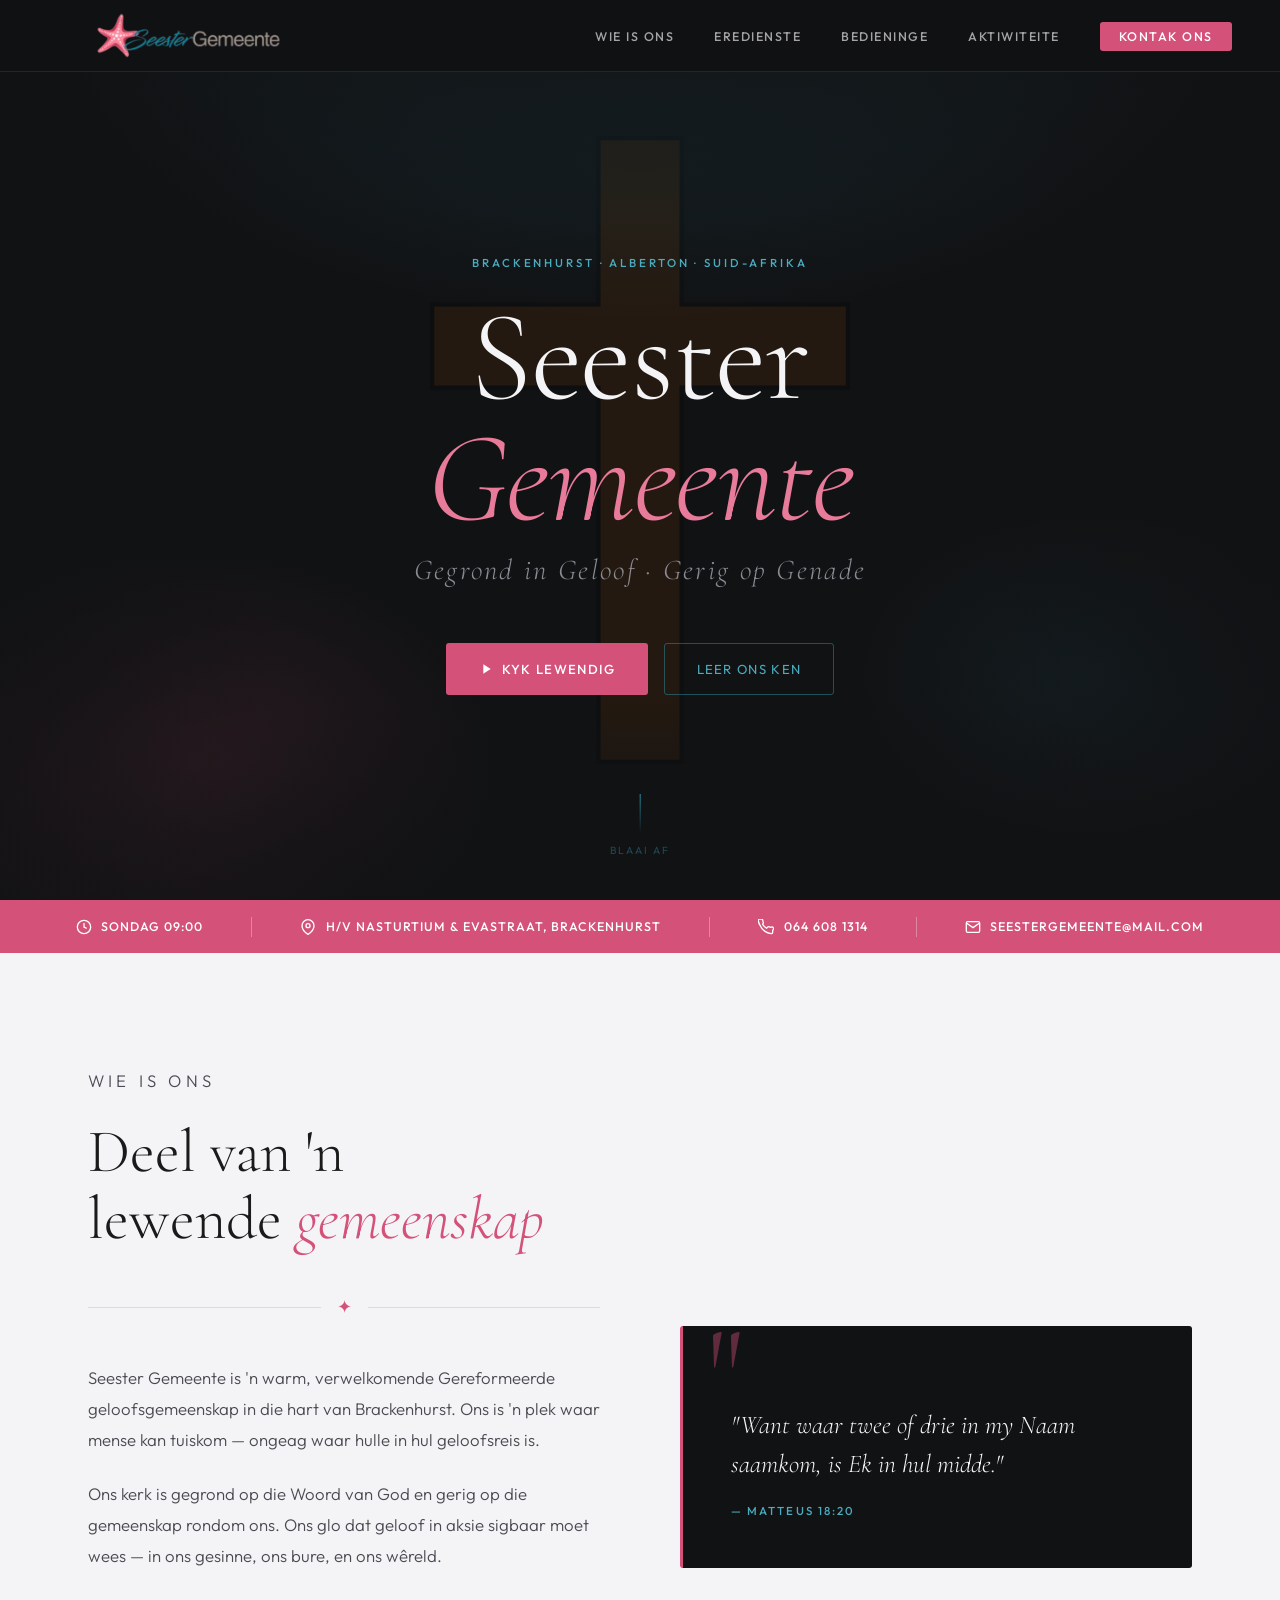
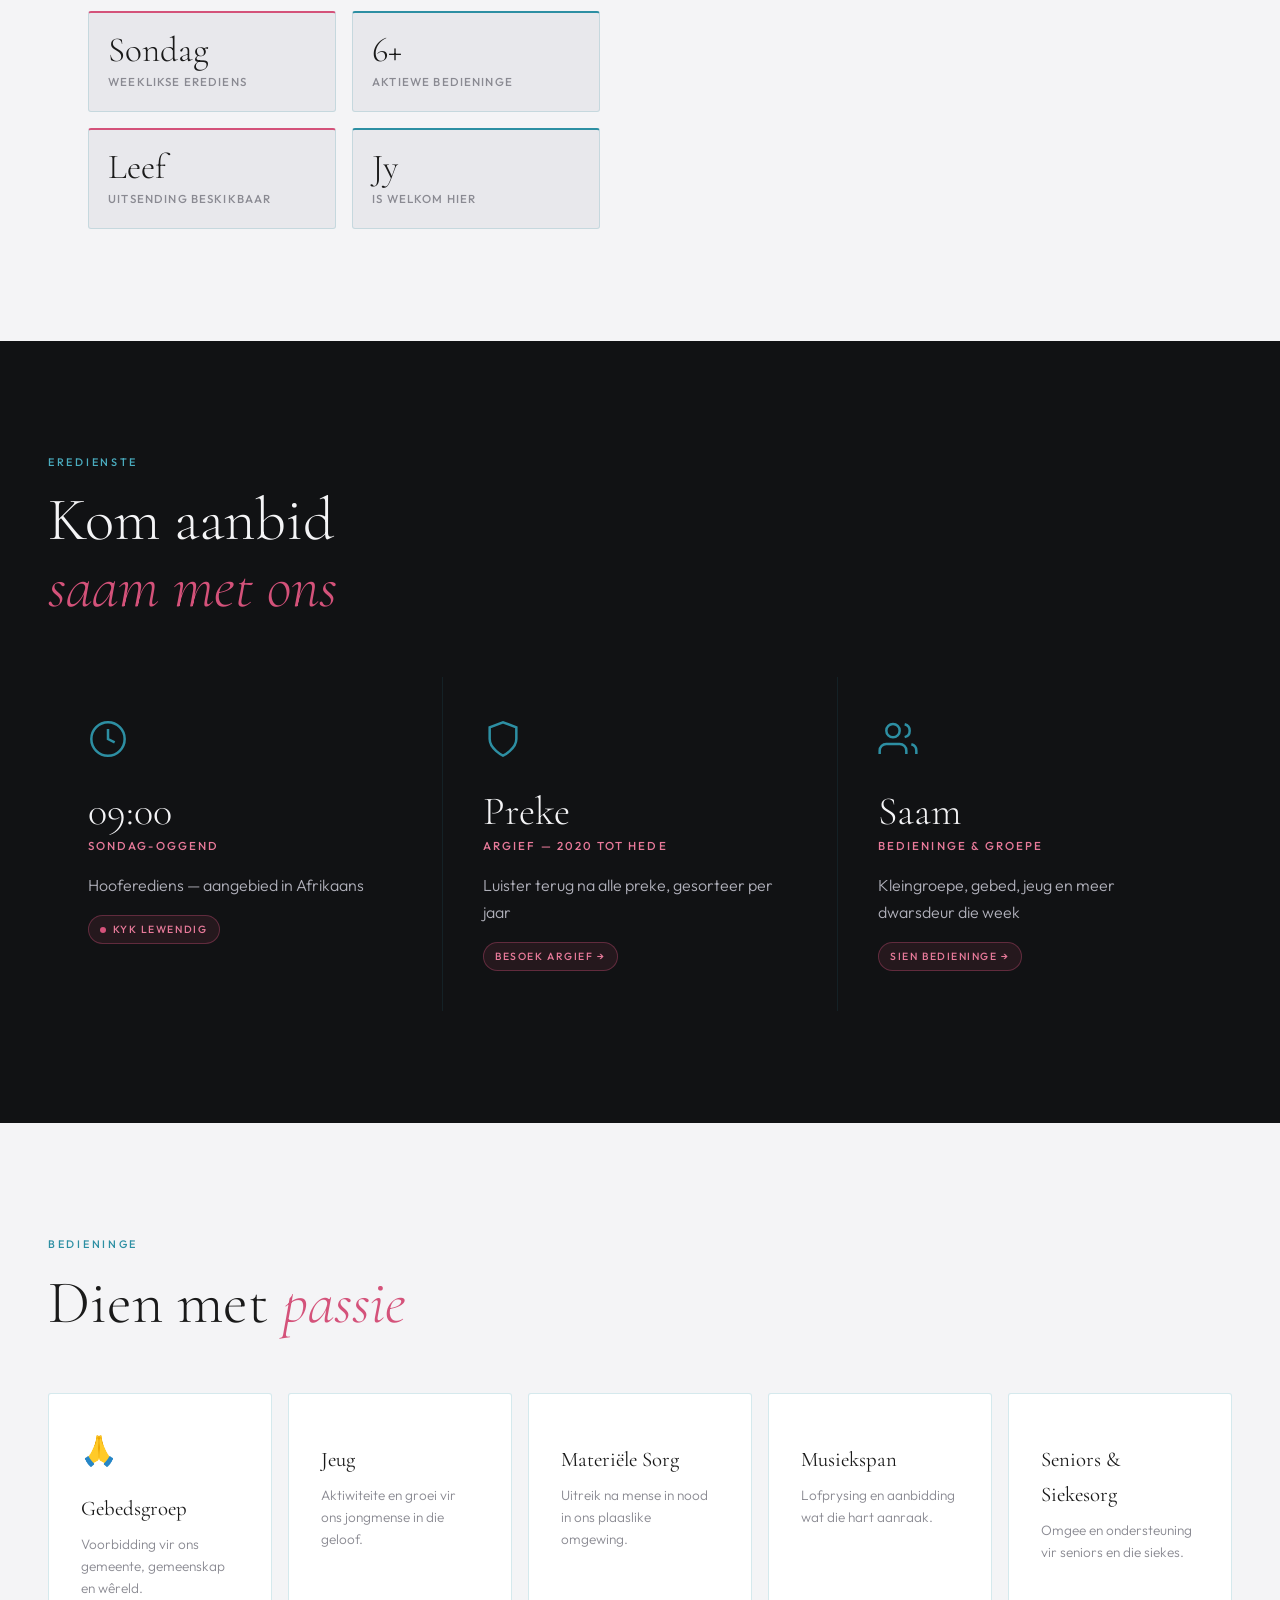
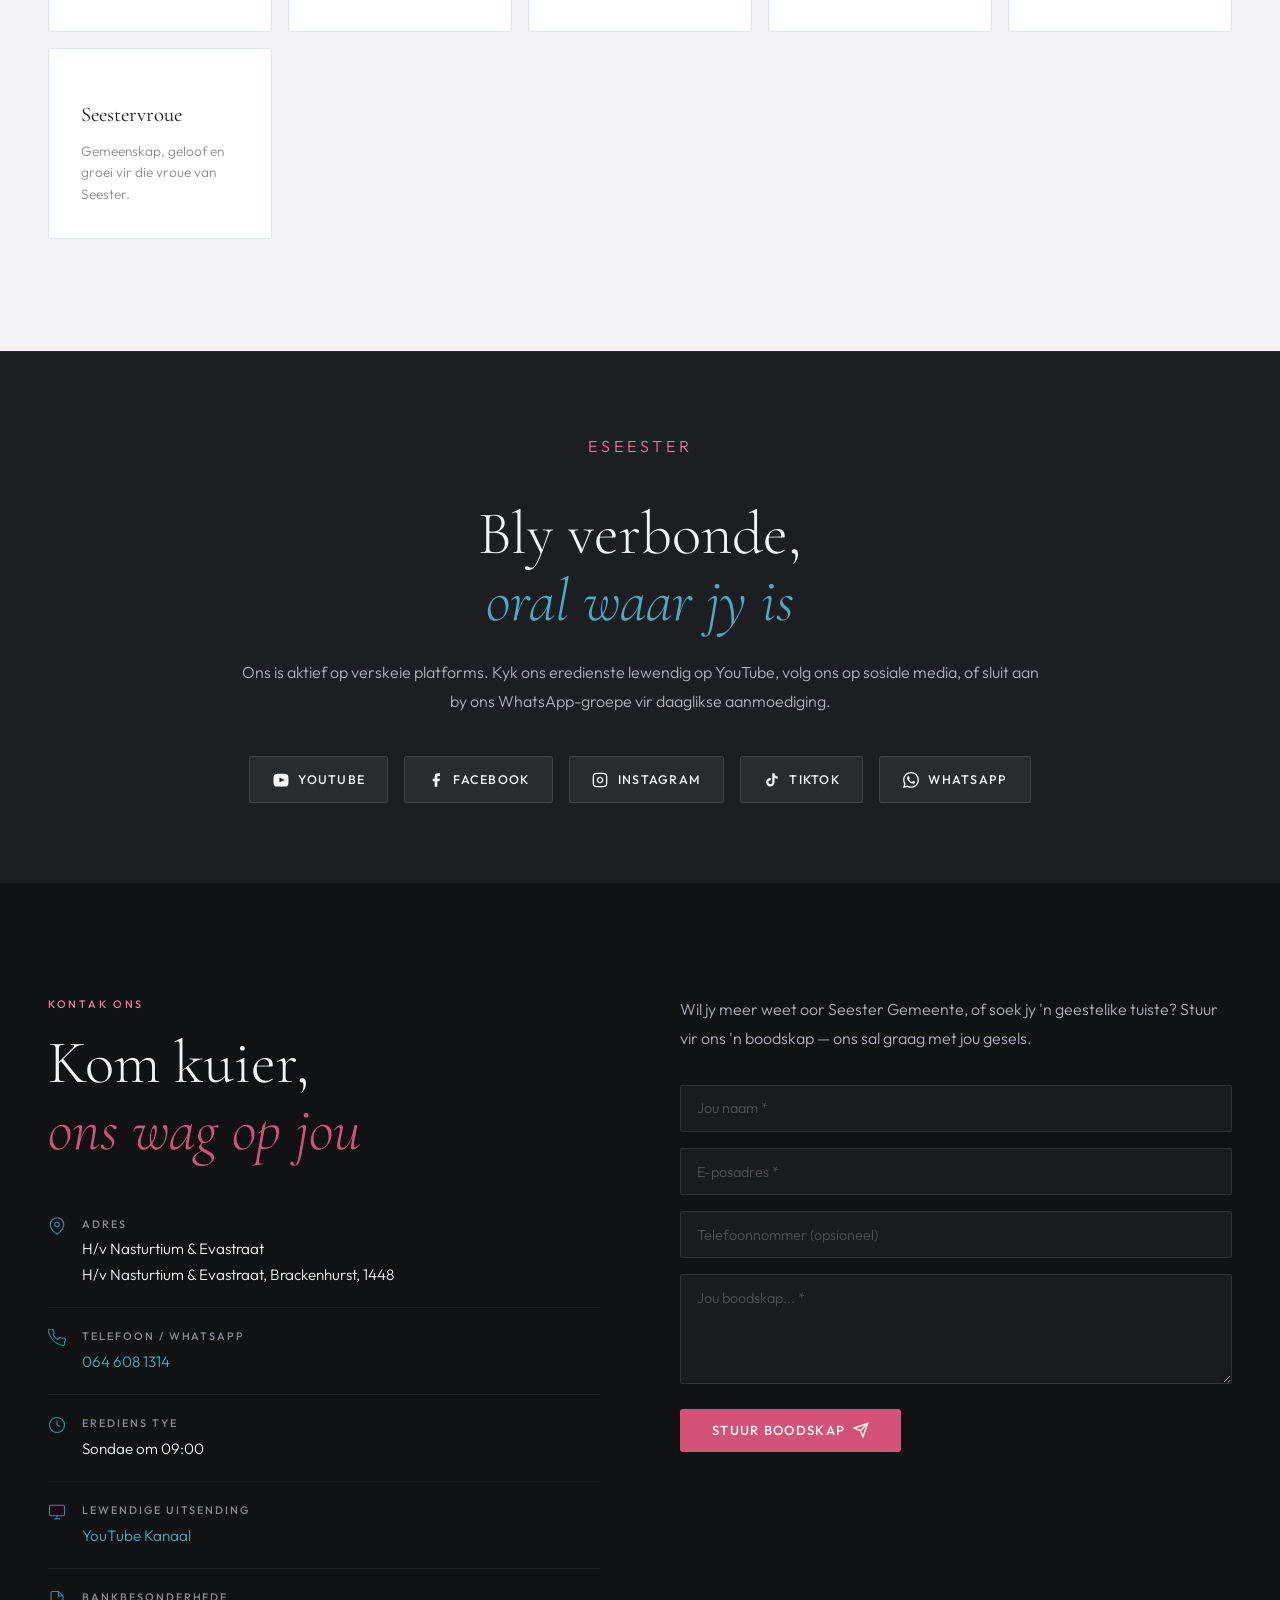
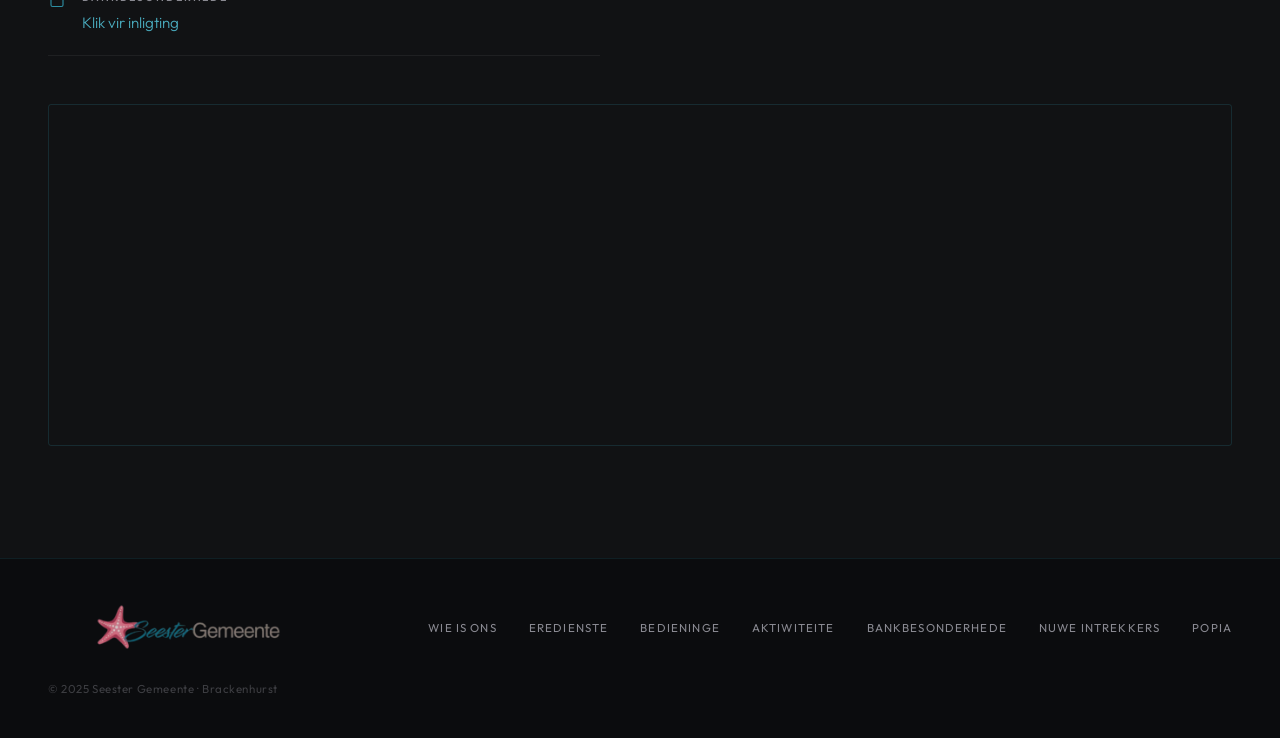
==== commit 6d8d0b73: "removed emojis" ====
--- a/index.html
+++ b/index.html
@@ -6,6 +6,7 @@
   <title>Seester Gemeente — Brackenhurst</title>
   <link rel="preconnect" href="https://fonts.googleapis.com">
   <link href="https://fonts.googleapis.com/css2?family=Cormorant+Garamond:ital,wght@0,300;0,400;0,600;1,300;1,400&family=Outfit:wght@300;400;500&display=swap" rel="stylesheet">
+  <link rel="icon" type="image/png" href="favicon.png">
   <link rel="stylesheet" href="seester.css">
 </head>
 <body>
@@ -158,27 +159,27 @@
           <div class="ministry-desc">Voorbidding vir ons gemeente, gemeenskap en wêreld.</div>
         </a>
         <a href="jeug.html" class="ministry-card">
-          <span class="ministry-icon">✨</span>
+          <span class="ministry-icon"></span>
           <div class="ministry-name">Jeug</div>
           <div class="ministry-desc">Aktiwiteite en groei vir ons jongmense in die geloof.</div>
         </a>
         <a href="materielesorg.html" class="ministry-card">
-          <span class="ministry-icon">🤲</span>
+          <span class="ministry-icon"></span>
           <div class="ministry-name">Materiële Sorg</div>
           <div class="ministry-desc">Uitreik na mense in nood in ons plaaslike omgewing.</div>
         </a>
         <a href="musiekspan.html" class="ministry-card">
-          <span class="ministry-icon">🎵</span>
+          <span class="ministry-icon"></span>
           <div class="ministry-name">Musiekspan</div>
           <div class="ministry-desc">Lofprysing en aanbidding wat die hart aanraak.</div>
         </a>
         <a href="seniors.html" class="ministry-card">
-          <span class="ministry-icon">💛</span>
+          <span class="ministry-icon"></span>
           <div class="ministry-name">Seniors & Siekesorg</div>
           <div class="ministry-desc">Omgee en ondersteuning vir seniors en die siekes.</div>
         </a>
         <a href="seestervroue.html" class="ministry-card">
-          <span class="ministry-icon">🌿</span>
+          <span class="ministry-icon"></span>
           <div class="ministry-name">Seestervroue</div>
           <div class="ministry-desc">Gemeenskap, geloof en groei vir die vroue van Seester.</div>
         </a>
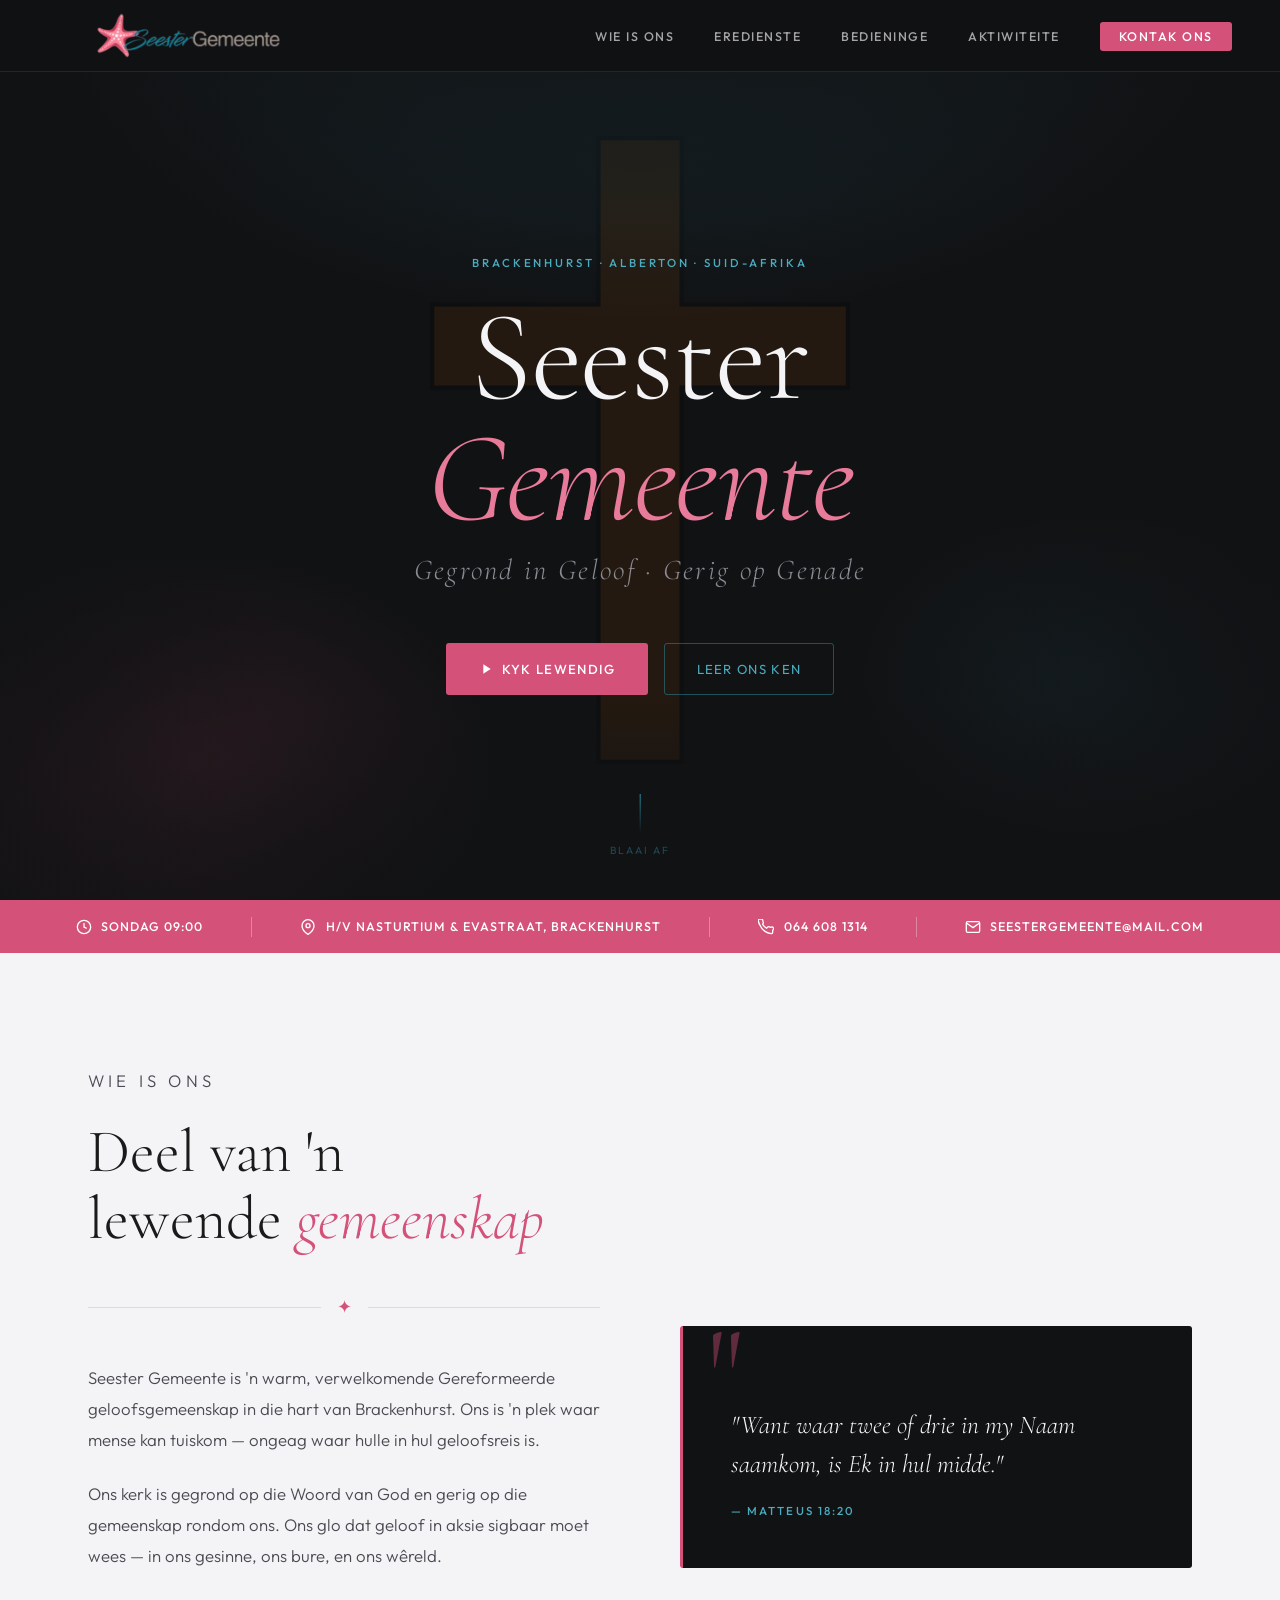
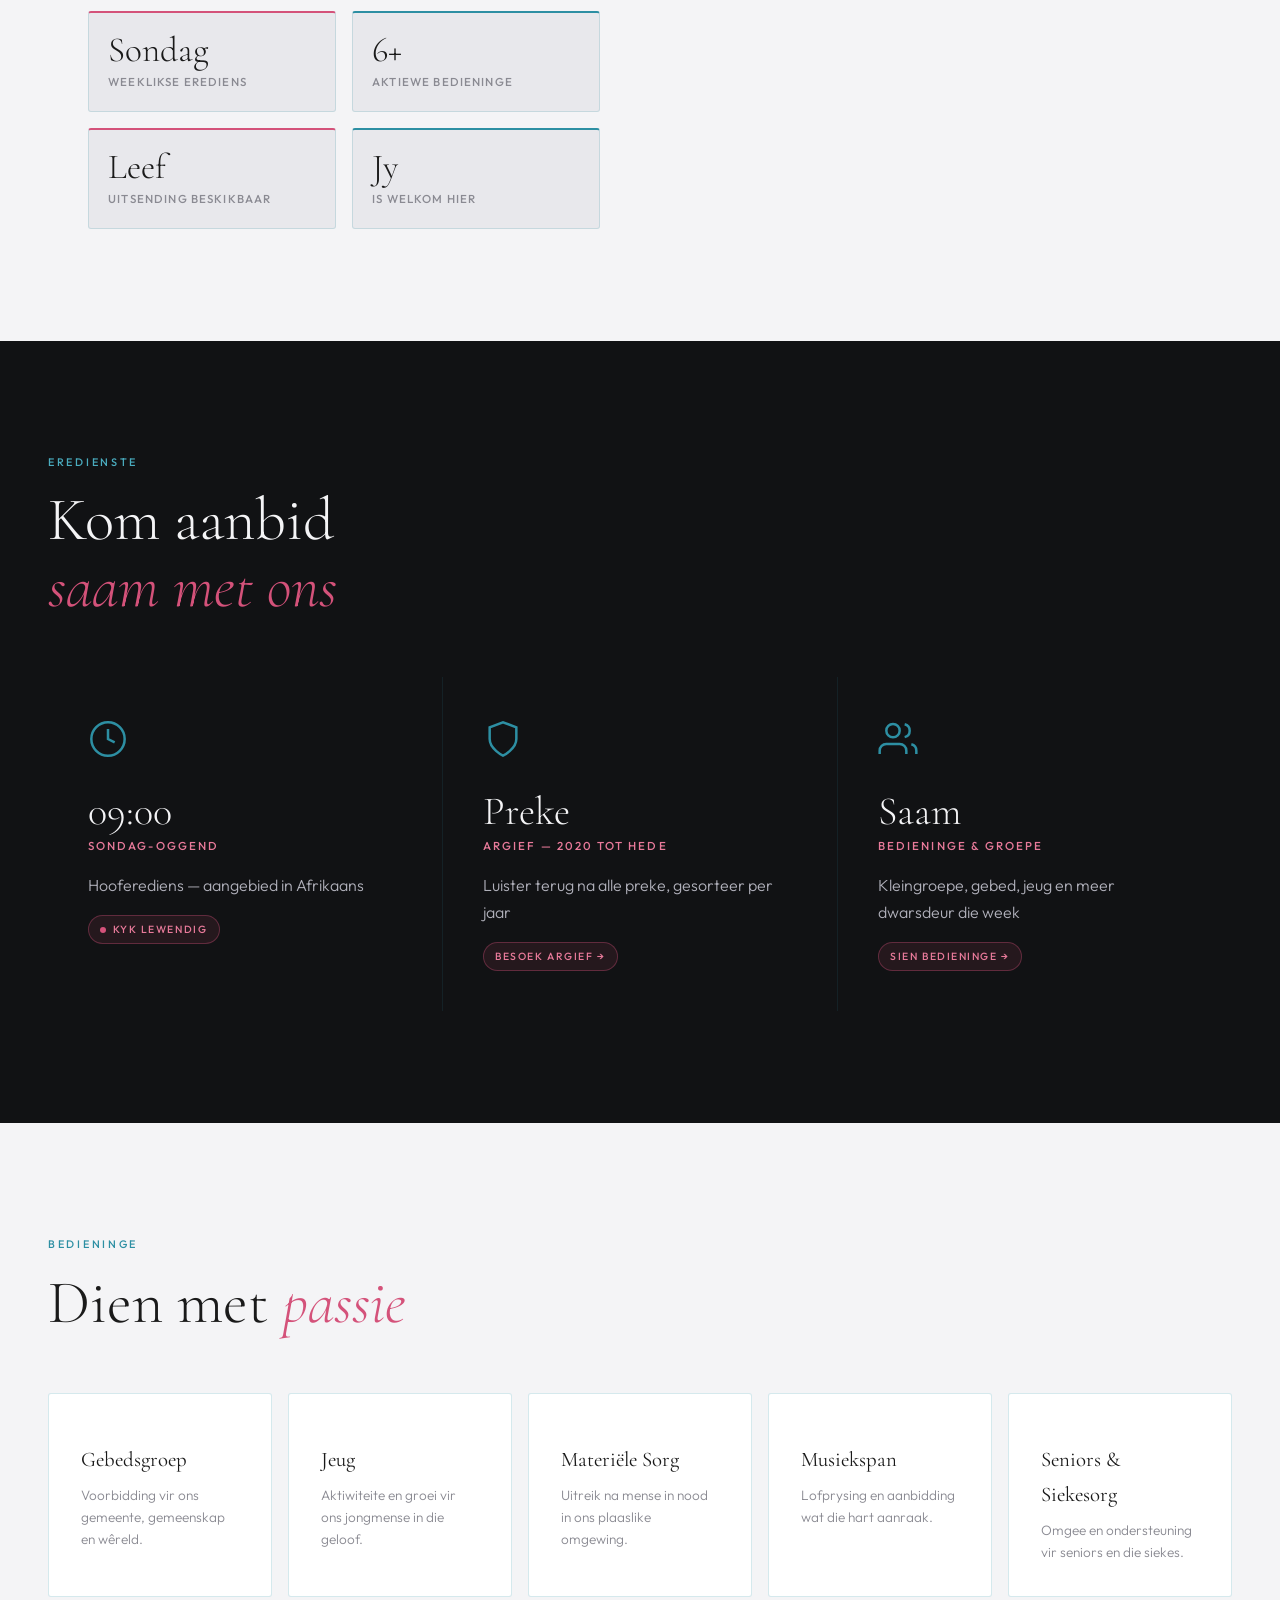
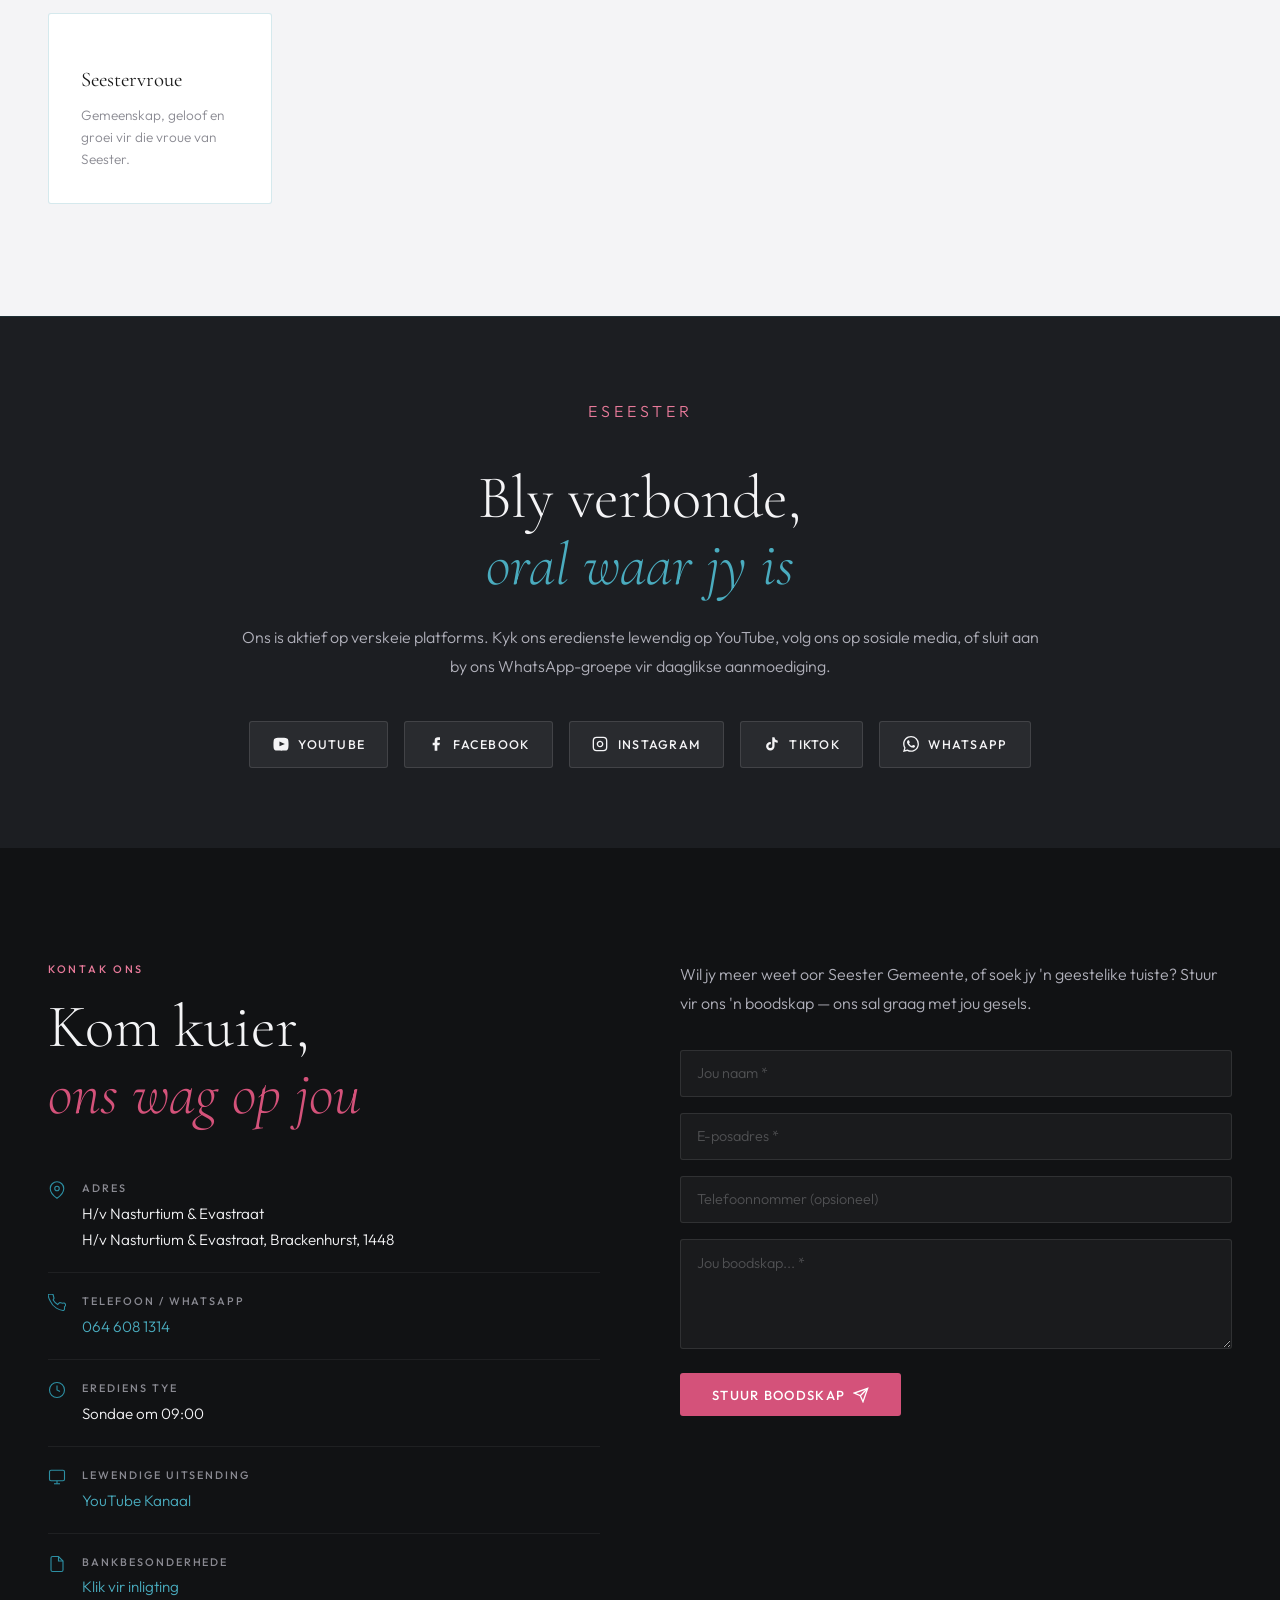
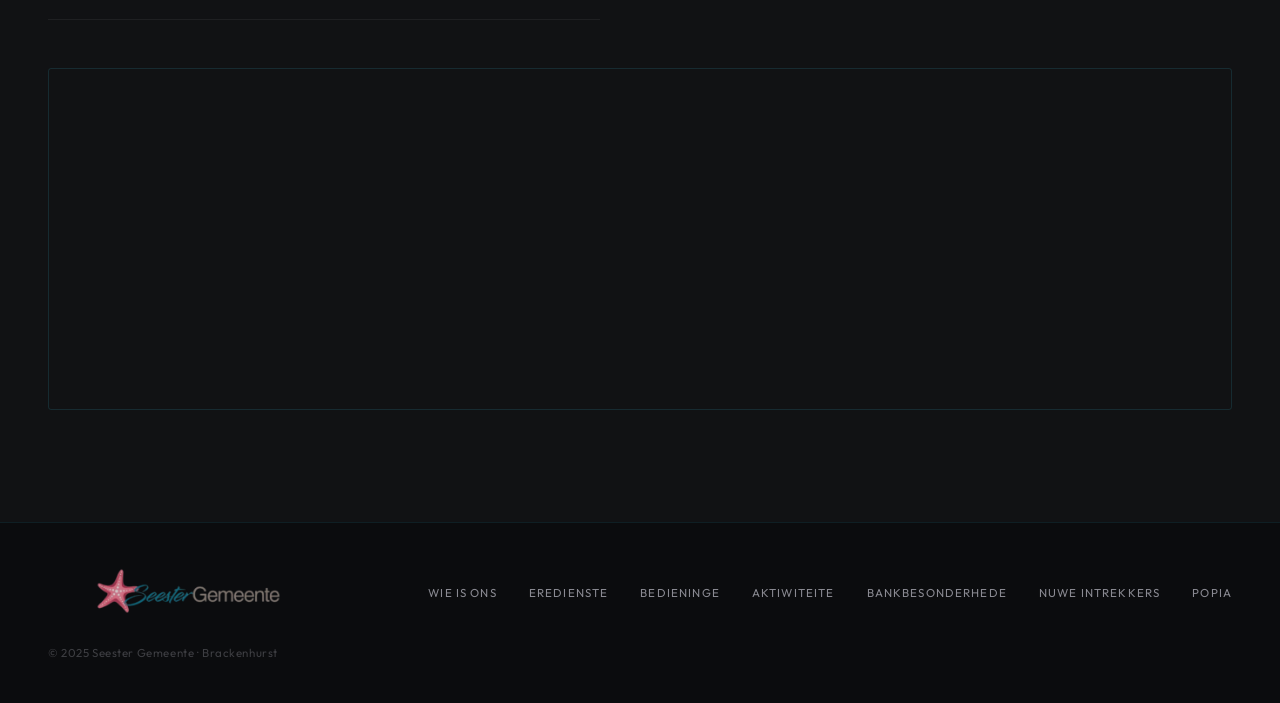
==== commit 988343a1: "removed emoji" ====
--- a/index.html
+++ b/index.html
@@ -154,7 +154,7 @@
       </div>
       <div class="ministries-grid fade-up">
         <a href="gebedsgroep.html" class="ministry-card">
-          <span class="ministry-icon">🙏</span>
+          <span class="ministry-icon"></span>
           <div class="ministry-name">Gebedsgroep</div>
           <div class="ministry-desc">Voorbidding vir ons gemeente, gemeenskap en wêreld.</div>
         </a>
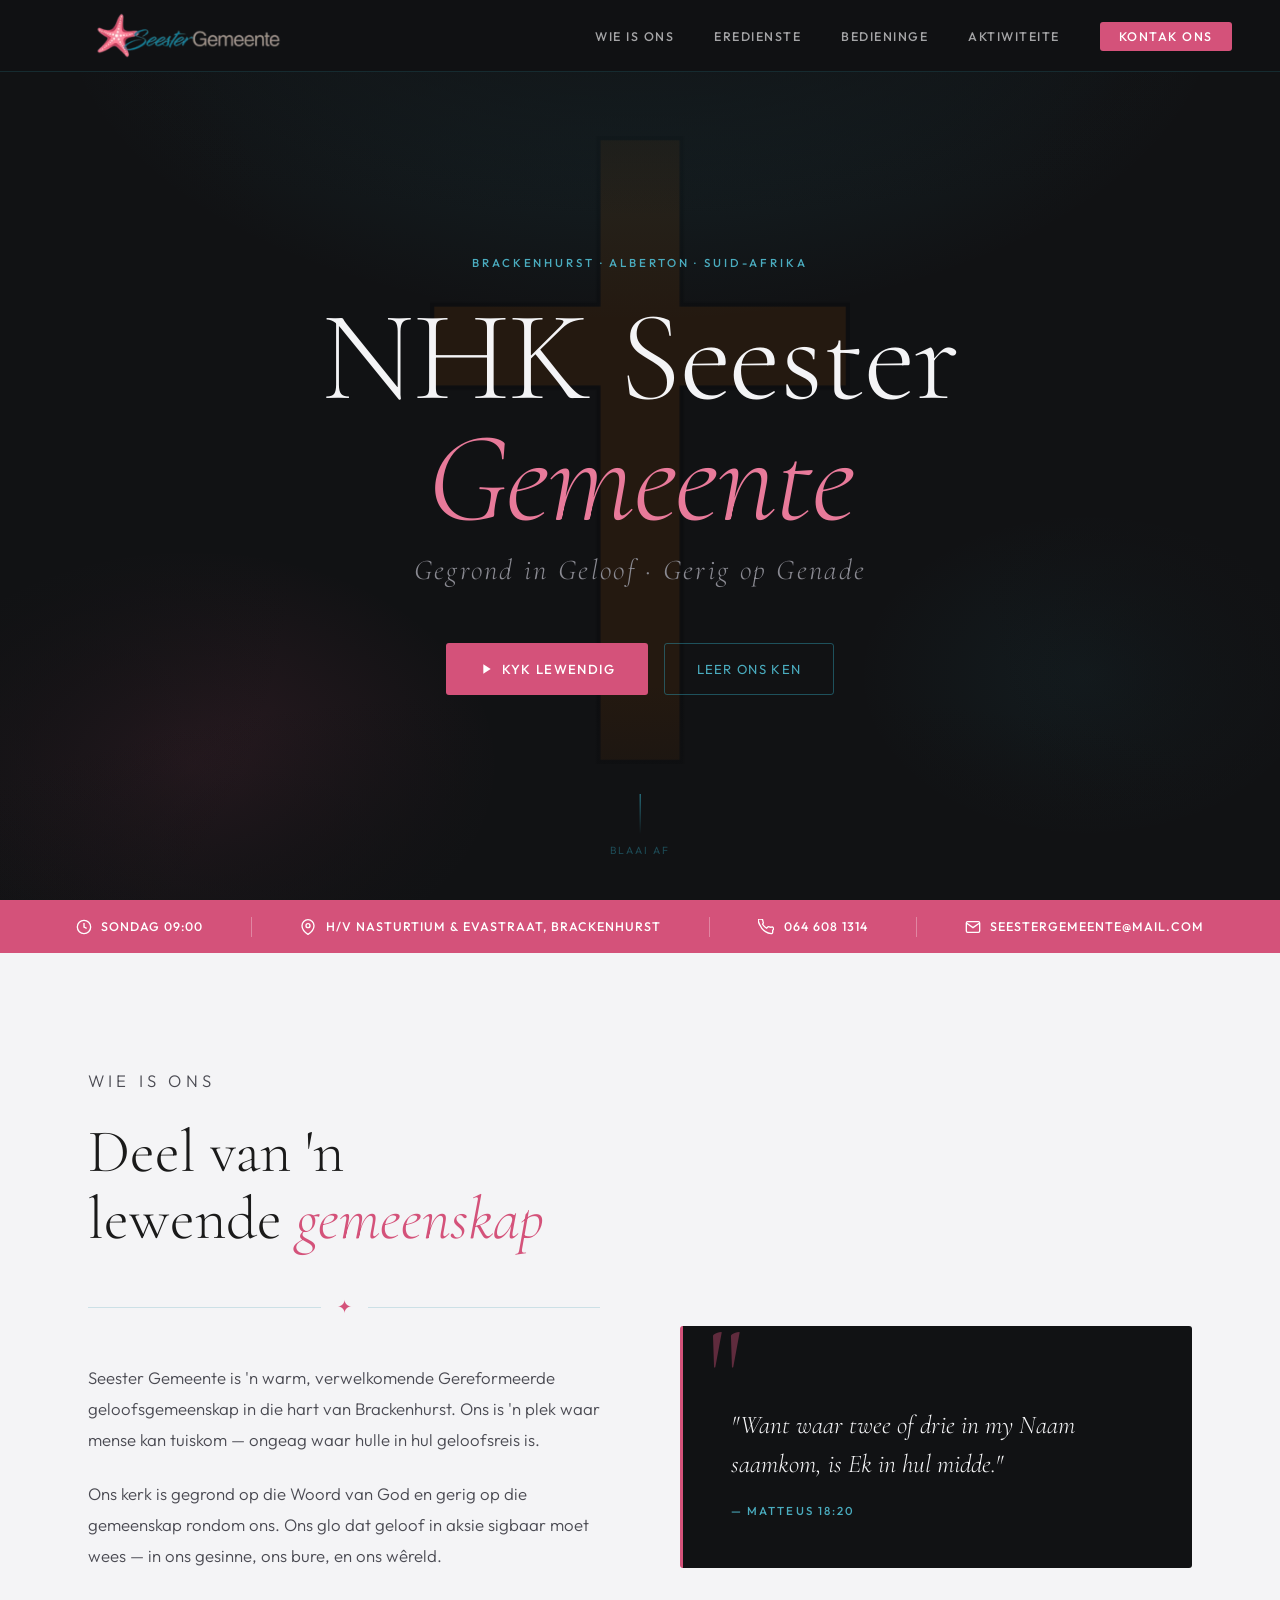
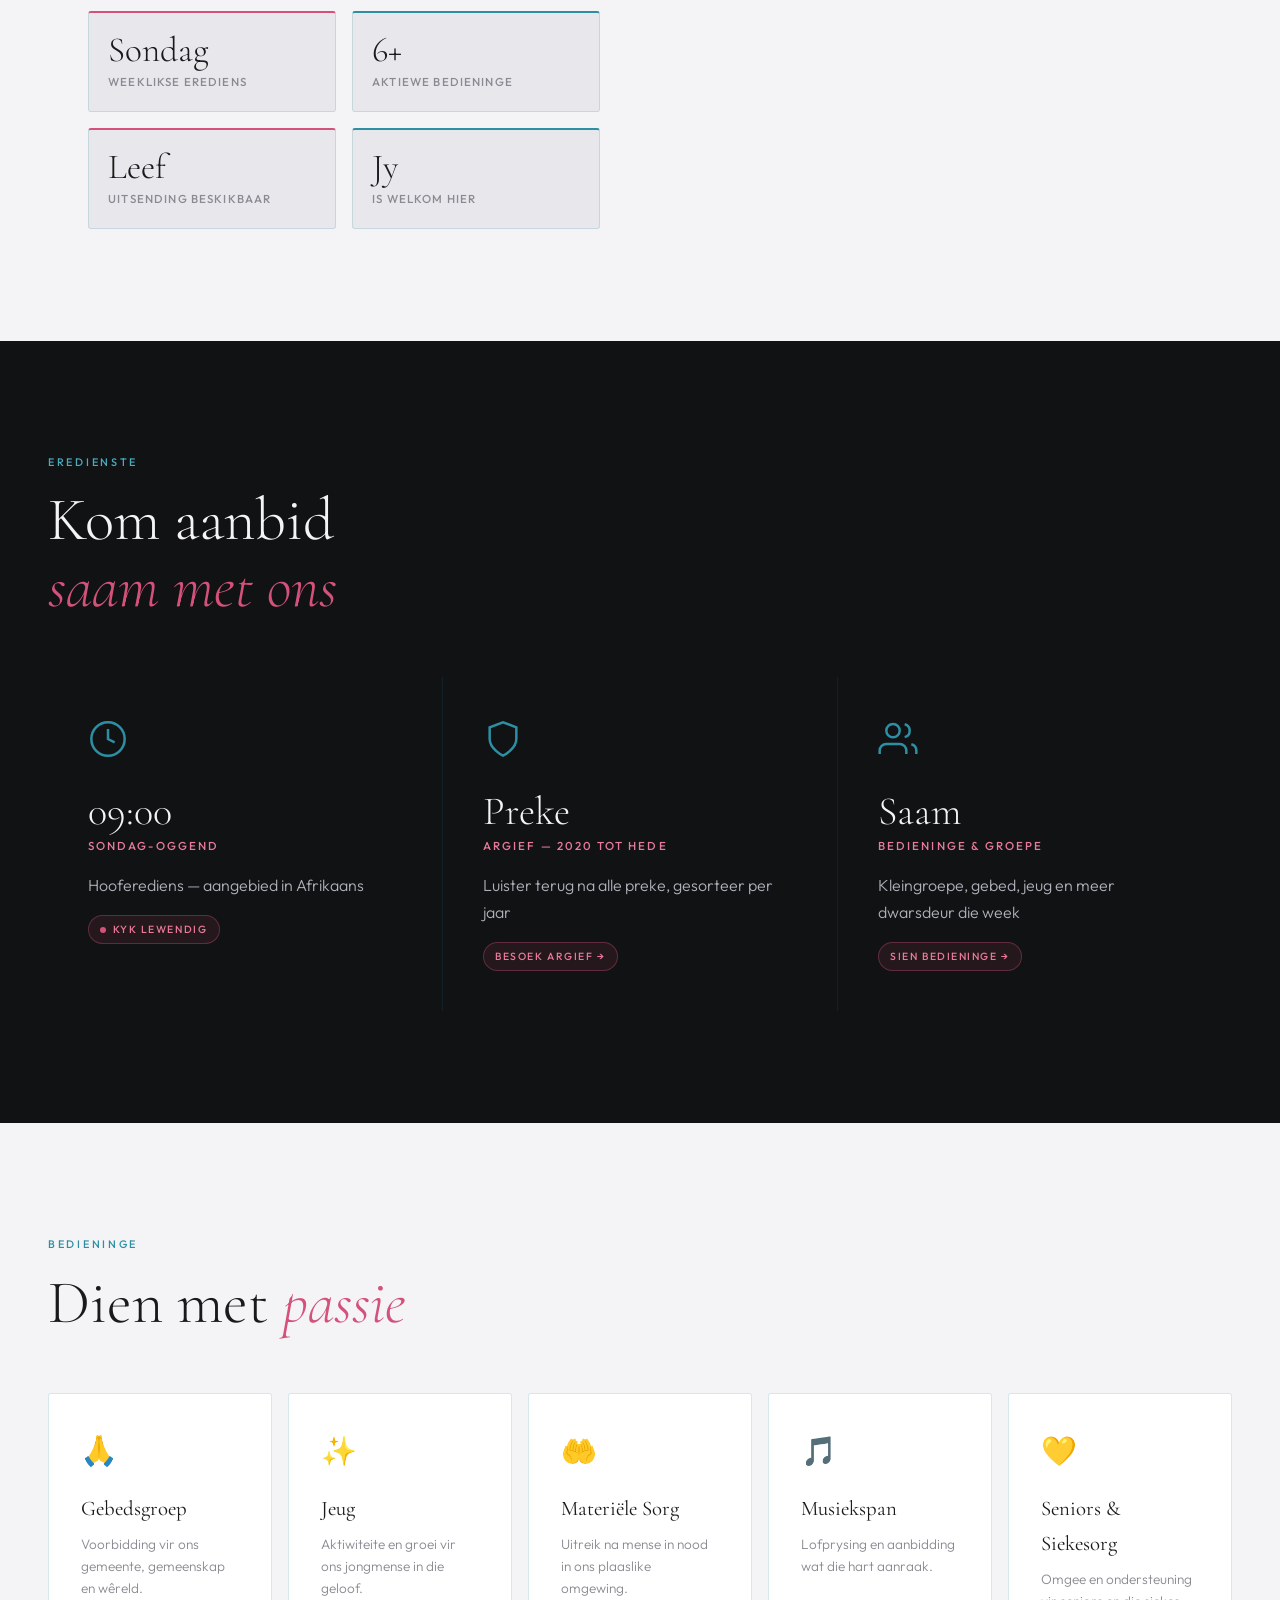
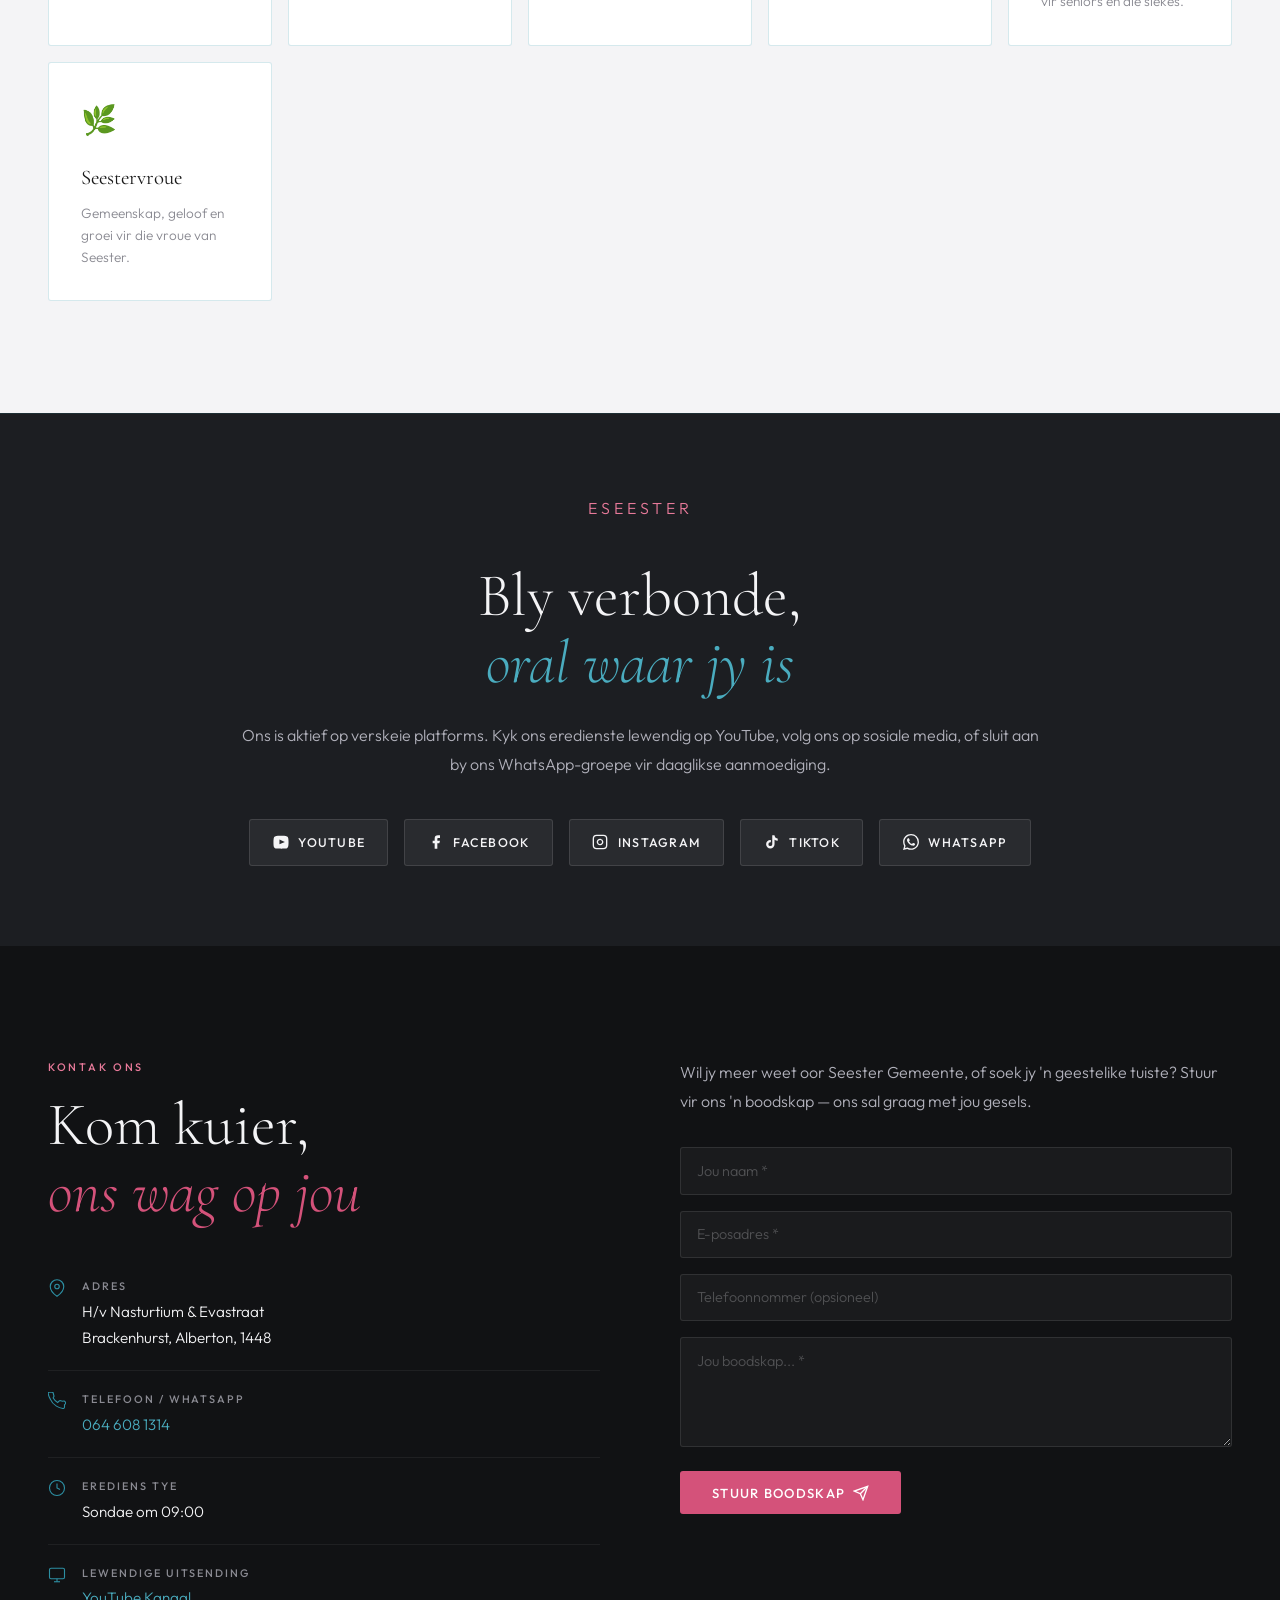
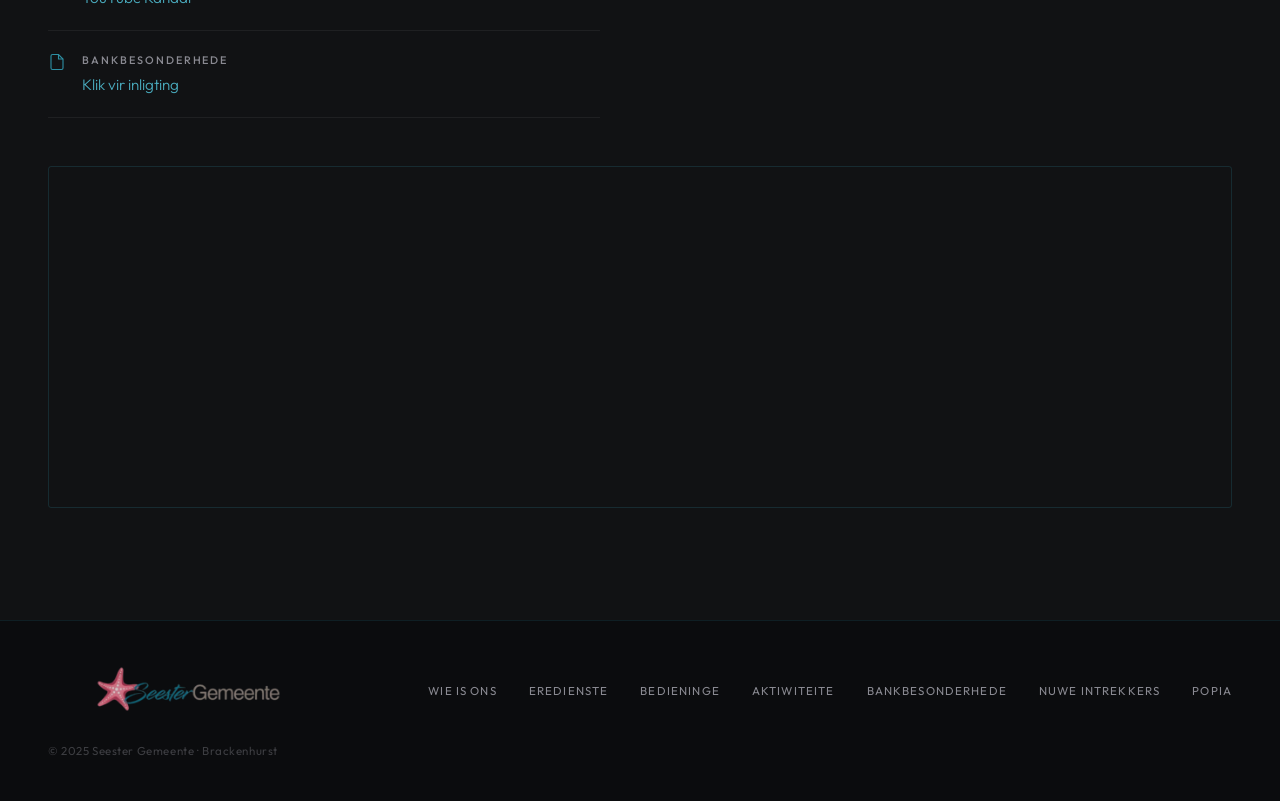
==== commit e9ad8b87: "added nhk" ====
--- a/index.html
+++ b/index.html
@@ -3,7 +3,7 @@
 <head>
   <meta charset="UTF-8">
   <meta name="viewport" content="width=device-width, initial-scale=1.0">
-  <title>Seester Gemeente — Brackenhurst</title>
+  <title>NHK Seester Gemeente — Brackenhurst</title>
   <link rel="preconnect" href="https://fonts.googleapis.com">
   <link href="https://fonts.googleapis.com/css2?family=Cormorant+Garamond:ital,wght@0,300;0,400;0,600;1,300;1,400&family=Outfit:wght@300;400;500&display=swap" rel="stylesheet">
   <link rel="icon" type="image/png" href="favicon.png">
@@ -29,7 +29,7 @@
   <section class="hero">
 
     <p class="hero-eyebrow">Brackenhurst · Alberton · Suid-Afrika</p>
-    <h1 class="hero-title">Seester<br><em>Gemeente</em></h1>
+    <h1 class="hero-title">NHK Seester<br><em>Gemeente</em></h1>
     <p class="hero-sub">Gegrond in Geloof · Gerig op Genade</p>
     <div class="hero-actions">
       <a href="https://youtube.com/@nhkseestergemeente5258?si=xDhxzyFllQKO4ydV" target="_blank" class="btn-primary">
@@ -154,32 +154,32 @@
       </div>
       <div class="ministries-grid fade-up">
         <a href="gebedsgroep.html" class="ministry-card">
-          <span class="ministry-icon"></span>
+          <span class="ministry-icon">🙏</span>
           <div class="ministry-name">Gebedsgroep</div>
           <div class="ministry-desc">Voorbidding vir ons gemeente, gemeenskap en wêreld.</div>
         </a>
         <a href="jeug.html" class="ministry-card">
-          <span class="ministry-icon"></span>
+          <span class="ministry-icon">✨</span>
           <div class="ministry-name">Jeug</div>
           <div class="ministry-desc">Aktiwiteite en groei vir ons jongmense in die geloof.</div>
         </a>
         <a href="materielesorg.html" class="ministry-card">
-          <span class="ministry-icon"></span>
+          <span class="ministry-icon">🤲</span>
           <div class="ministry-name">Materiële Sorg</div>
           <div class="ministry-desc">Uitreik na mense in nood in ons plaaslike omgewing.</div>
         </a>
         <a href="musiekspan.html" class="ministry-card">
-          <span class="ministry-icon"></span>
+          <span class="ministry-icon">🎵</span>
           <div class="ministry-name">Musiekspan</div>
           <div class="ministry-desc">Lofprysing en aanbidding wat die hart aanraak.</div>
         </a>
         <a href="seniors.html" class="ministry-card">
-          <span class="ministry-icon"></span>
+          <span class="ministry-icon">💛</span>
           <div class="ministry-name">Seniors & Siekesorg</div>
           <div class="ministry-desc">Omgee en ondersteuning vir seniors en die siekes.</div>
         </a>
         <a href="seestervroue.html" class="ministry-card">
-          <span class="ministry-icon"></span>
+          <span class="ministry-icon">🌿</span>
           <div class="ministry-name">Seestervroue</div>
           <div class="ministry-desc">Gemeenskap, geloof en groei vir die vroue van Seester.</div>
         </a>
@@ -229,7 +229,7 @@
             <svg viewBox="0 0 24 24" fill="none" stroke="currentColor" stroke-width="1.5"><path d="M21 10c0 7-9 13-9 13s-9-6-9-13a9 9 0 0118 0z"/><circle cx="12" cy="10" r="3"/></svg>
             <div>
               <div class="contact-info-label">Adres</div>
-              <div class="contact-info-val">H/v Nasturtium &amp; Evastraat<br>H/v Nasturtium &amp; Evastraat, Brackenhurst, 1448</div>
+              <div class="contact-info-val">H/v Nasturtium &amp; Evastraat<br>Brackenhurst, Alberton, 1448</div>
             </div>
           </div>
           <div class="contact-row">
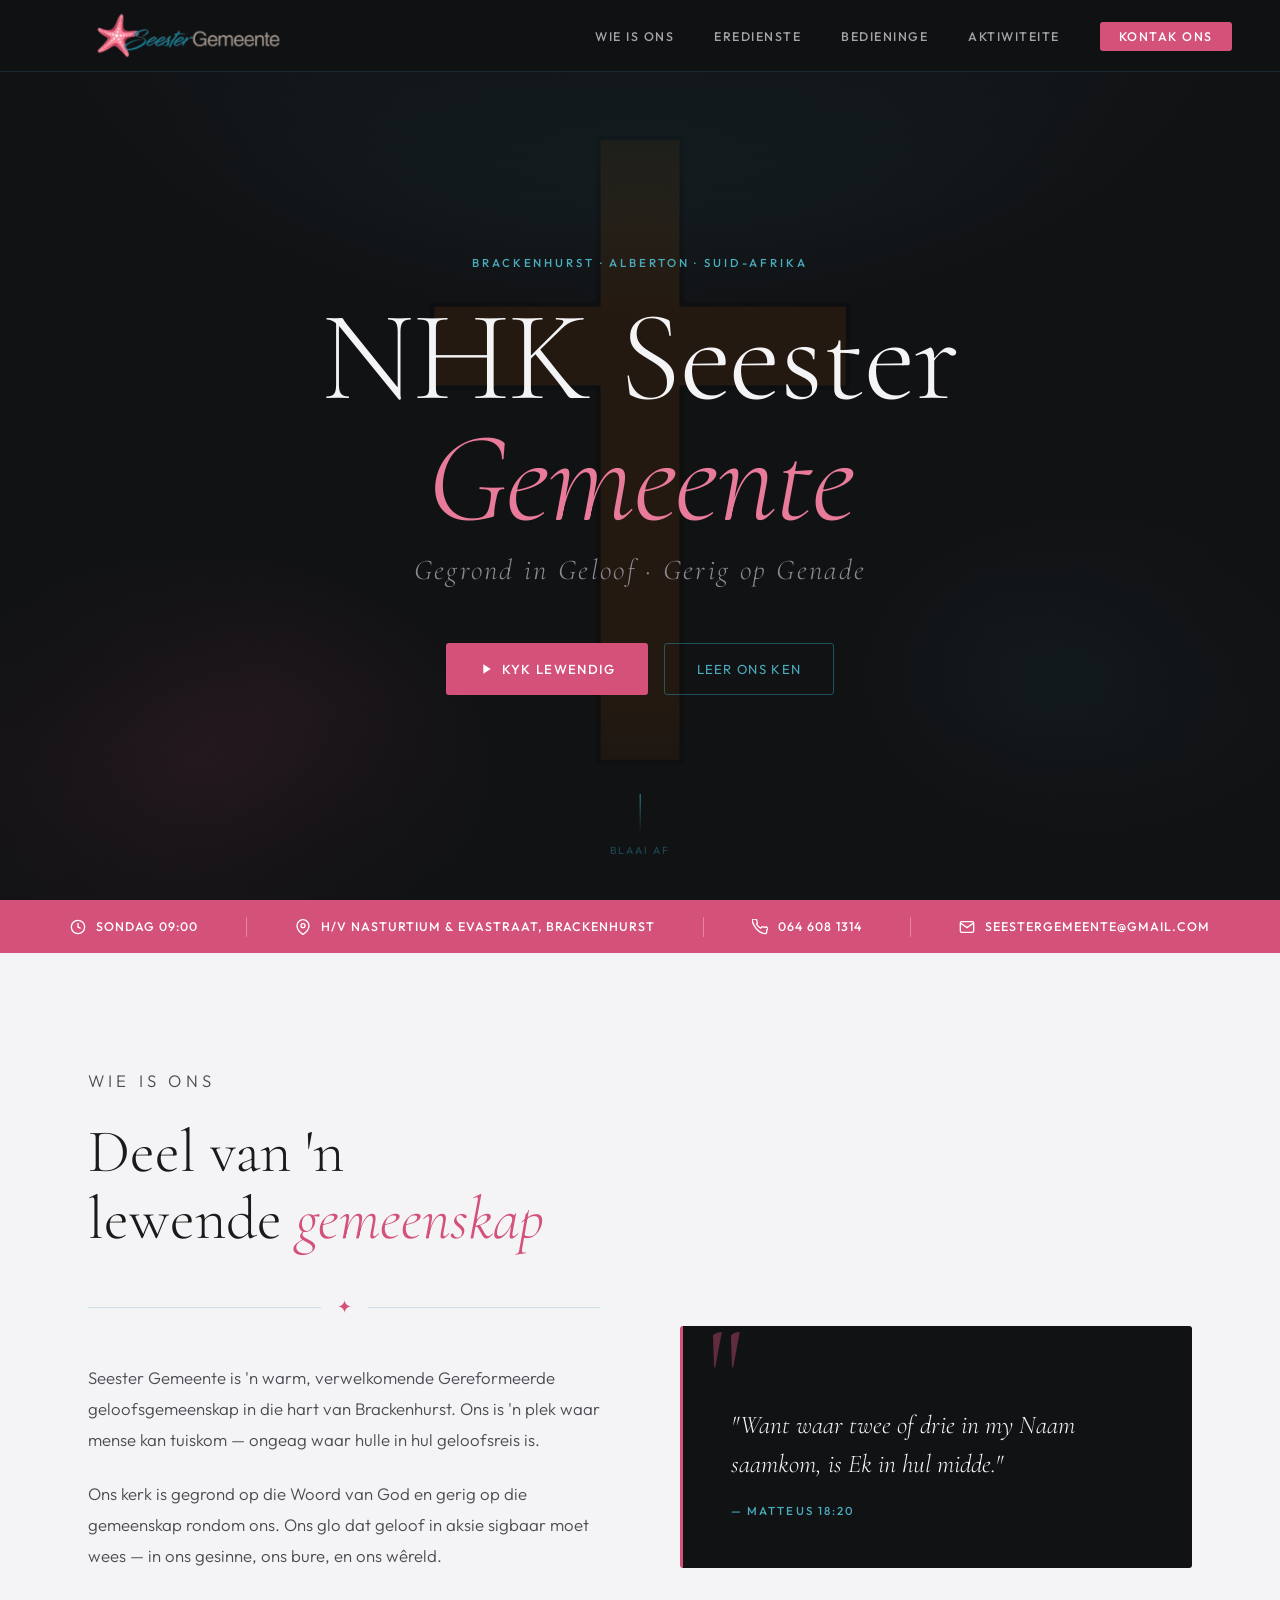
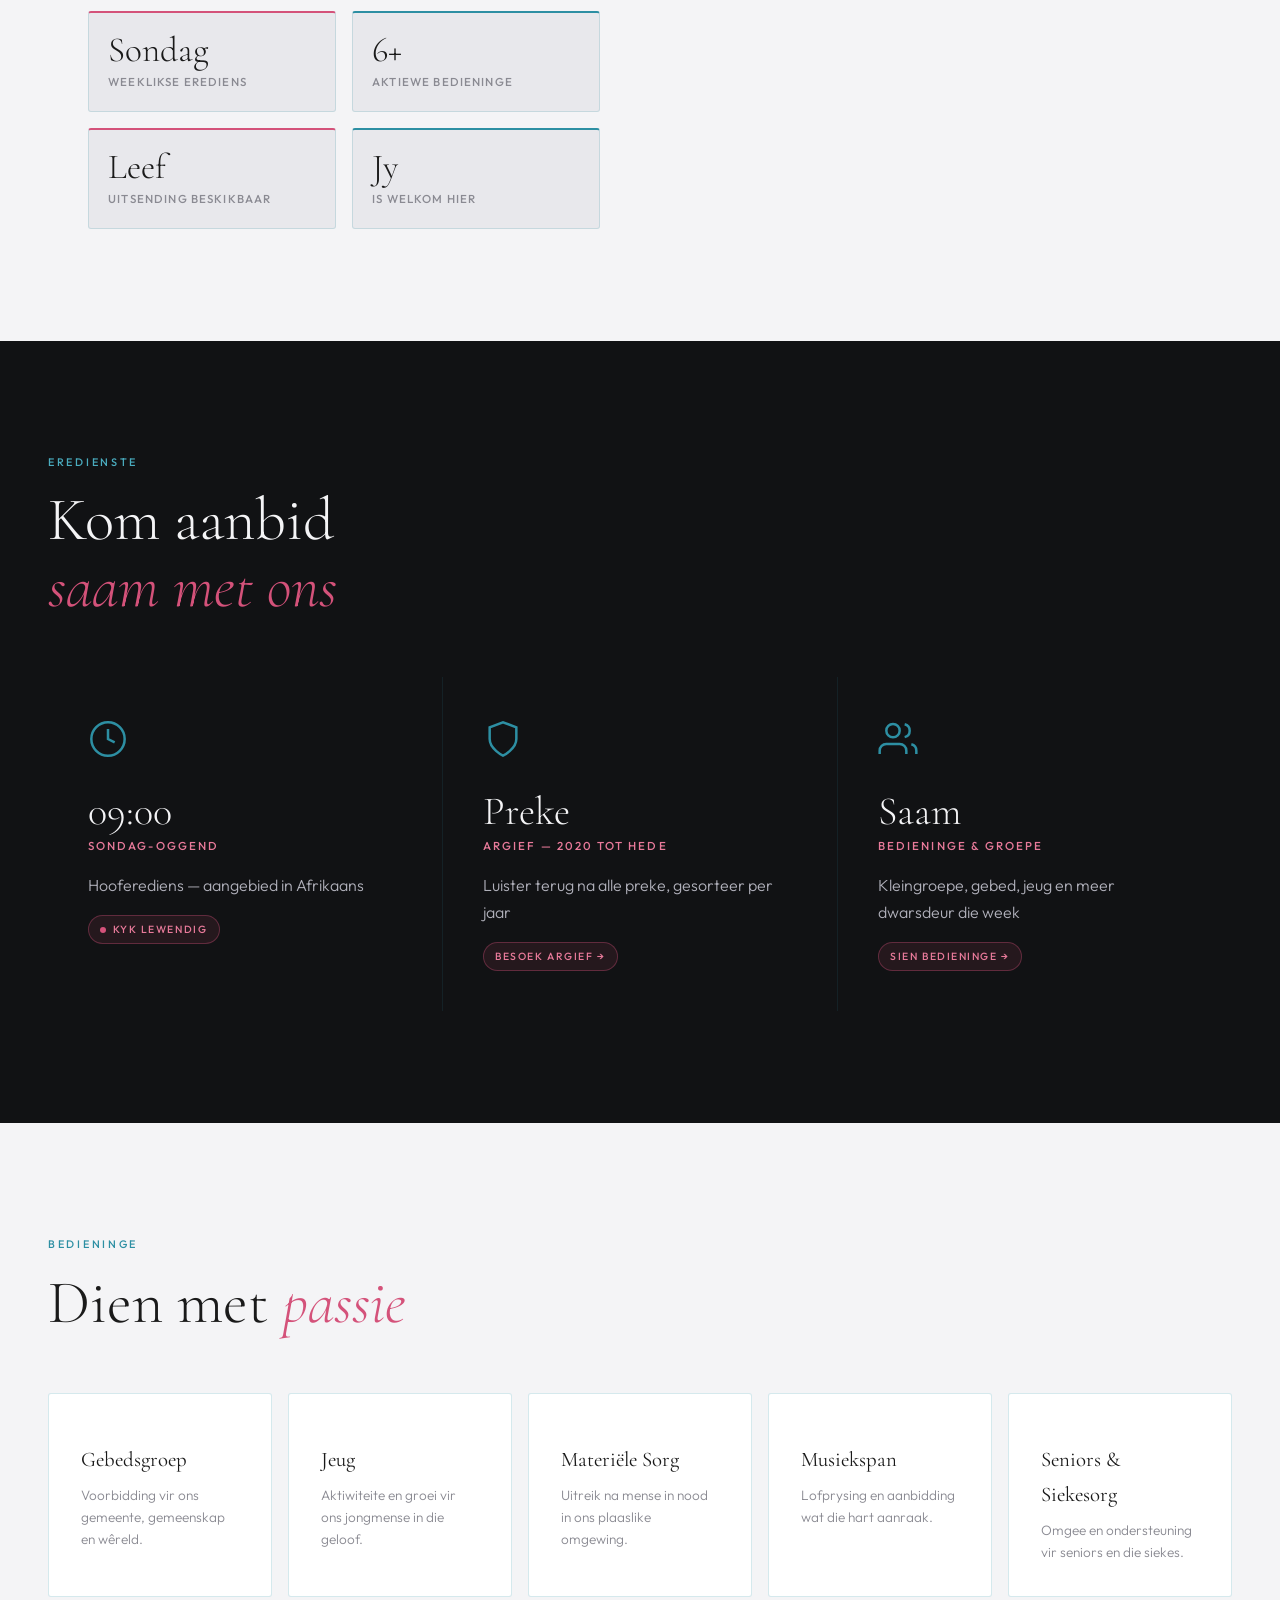
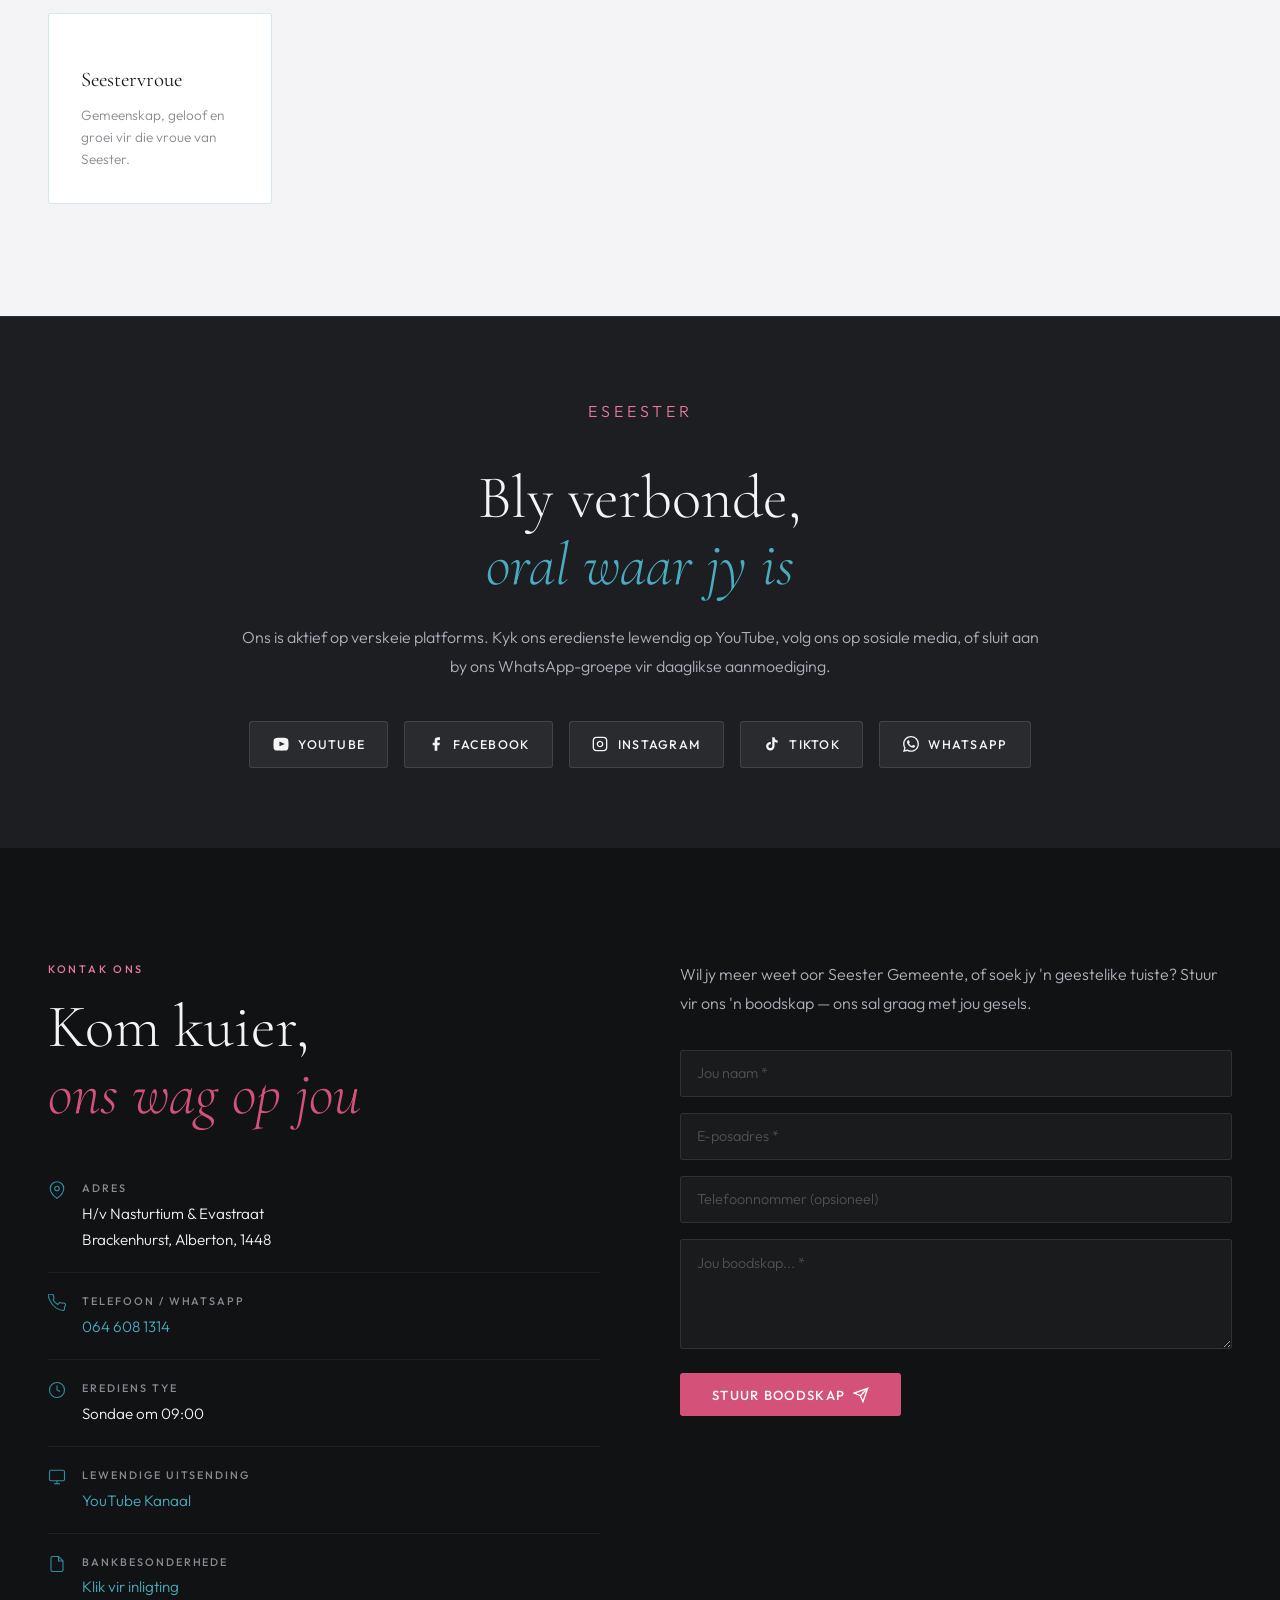
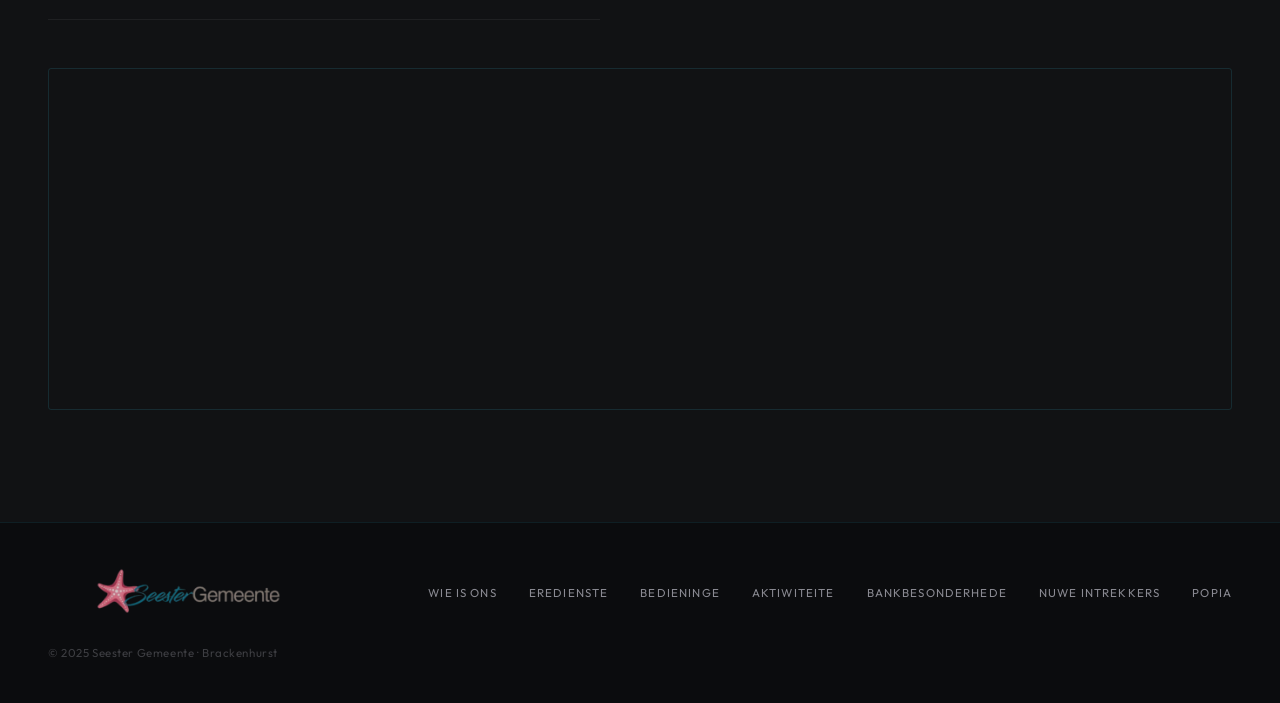
==== commit 0819d2a9: "removed eojis for the second time" ====
--- a/index.html
+++ b/index.html
@@ -63,7 +63,7 @@
     <div class="strip-divider"></div>
     <div class="strip-item">
       <svg viewBox="0 0 24 24" fill="none" stroke="currentColor" stroke-width="2"><path d="M4 4h16c1.1 0 2 .9 2 2v12c0 1.1-.9 2-2 2H4c-1.1 0-2-.9-2-2V6c0-1.1.9-2 2-2z"/><polyline points="22,6 12,13 2,6"/></svg>
-      seestergemeente@mail.com
+      seestergemeente@gmail.com
     </div>
   </div>
 
@@ -154,32 +154,32 @@
       </div>
       <div class="ministries-grid fade-up">
         <a href="gebedsgroep.html" class="ministry-card">
-          <span class="ministry-icon">🙏</span>
+          <span class="ministry-icon"></span>
           <div class="ministry-name">Gebedsgroep</div>
           <div class="ministry-desc">Voorbidding vir ons gemeente, gemeenskap en wêreld.</div>
         </a>
         <a href="jeug.html" class="ministry-card">
-          <span class="ministry-icon">✨</span>
+          <span class="ministry-icon"></span>
           <div class="ministry-name">Jeug</div>
           <div class="ministry-desc">Aktiwiteite en groei vir ons jongmense in die geloof.</div>
         </a>
         <a href="materielesorg.html" class="ministry-card">
-          <span class="ministry-icon">🤲</span>
+          <span class="ministry-icon"></span>
           <div class="ministry-name">Materiële Sorg</div>
           <div class="ministry-desc">Uitreik na mense in nood in ons plaaslike omgewing.</div>
         </a>
         <a href="musiekspan.html" class="ministry-card">
-          <span class="ministry-icon">🎵</span>
+          <span class="ministry-icon"></span>
           <div class="ministry-name">Musiekspan</div>
           <div class="ministry-desc">Lofprysing en aanbidding wat die hart aanraak.</div>
         </a>
         <a href="seniors.html" class="ministry-card">
-          <span class="ministry-icon">💛</span>
+          <span class="ministry-icon"></span>
           <div class="ministry-name">Seniors & Siekesorg</div>
           <div class="ministry-desc">Omgee en ondersteuning vir seniors en die siekes.</div>
         </a>
         <a href="seestervroue.html" class="ministry-card">
-          <span class="ministry-icon">🌿</span>
+          <span class="ministry-icon"></span>
           <div class="ministry-name">Seestervroue</div>
           <div class="ministry-desc">Gemeenskap, geloof en groei vir die vroue van Seester.</div>
         </a>
